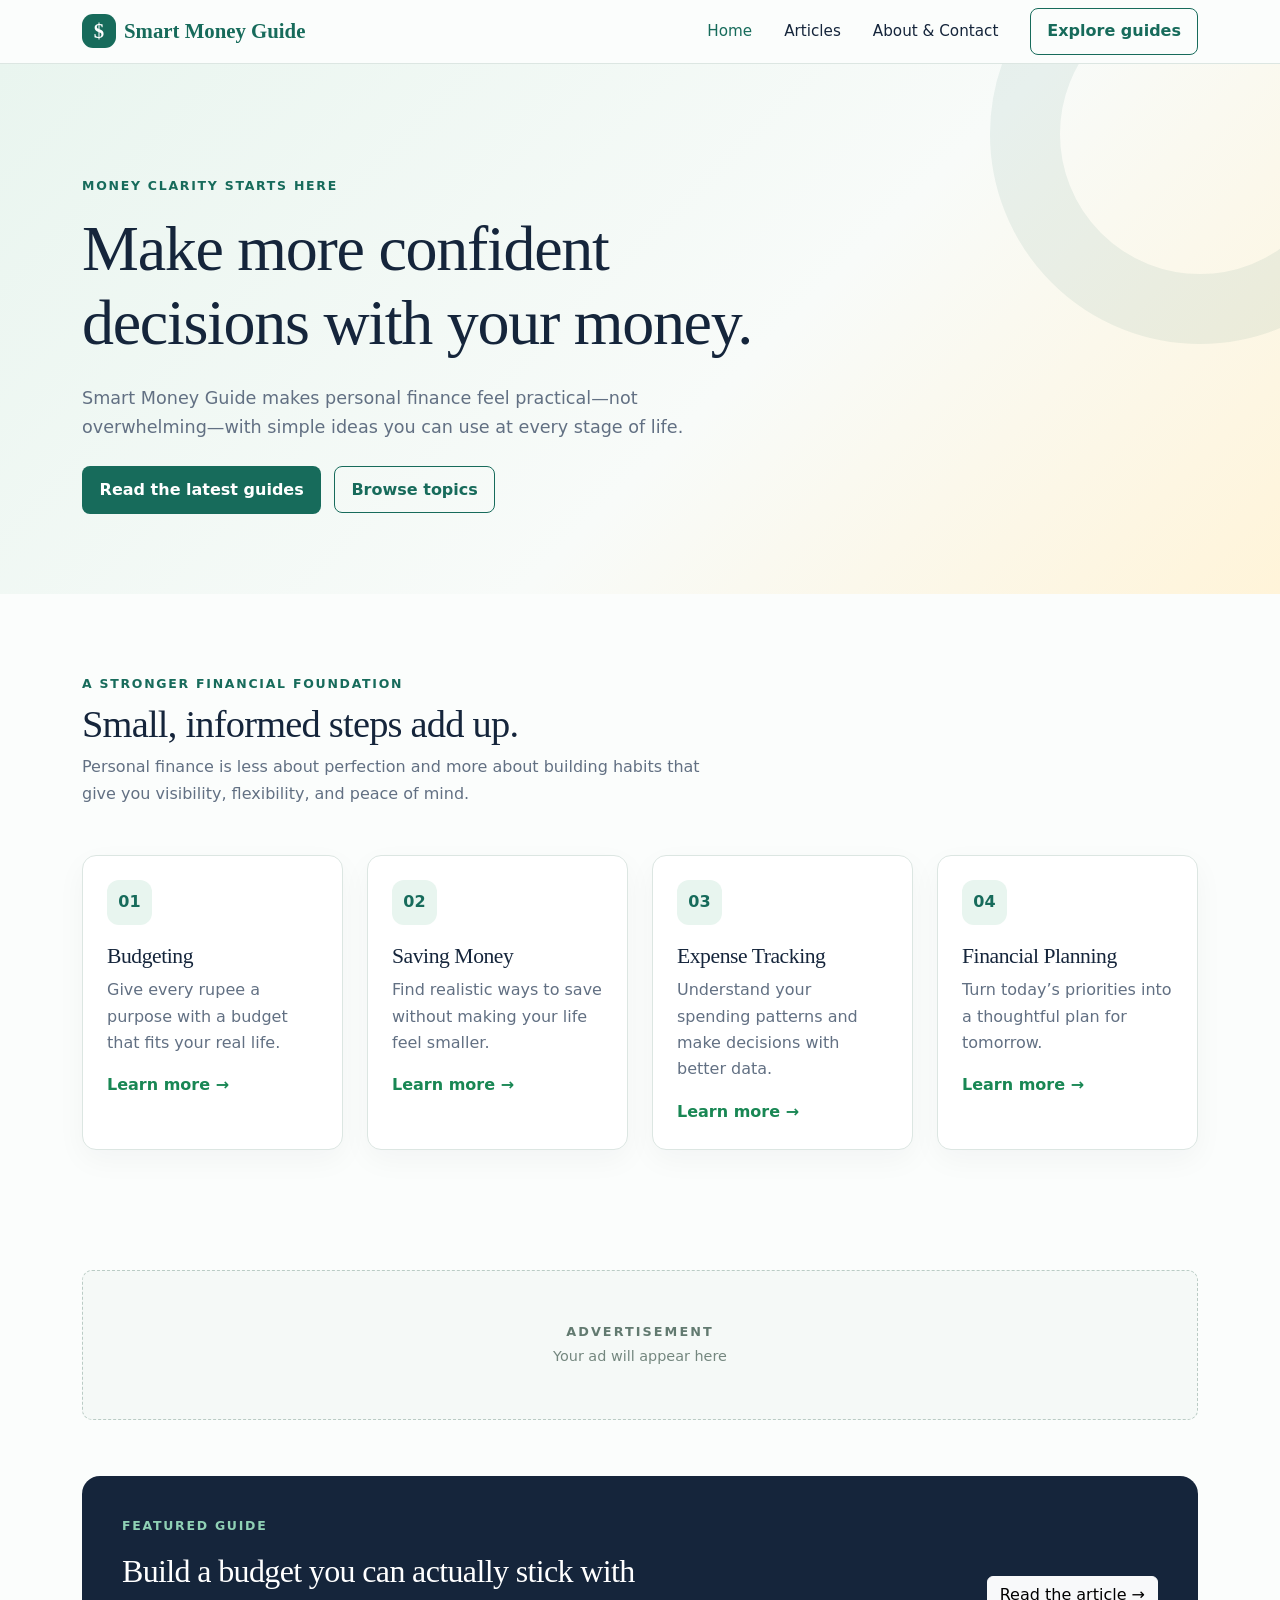
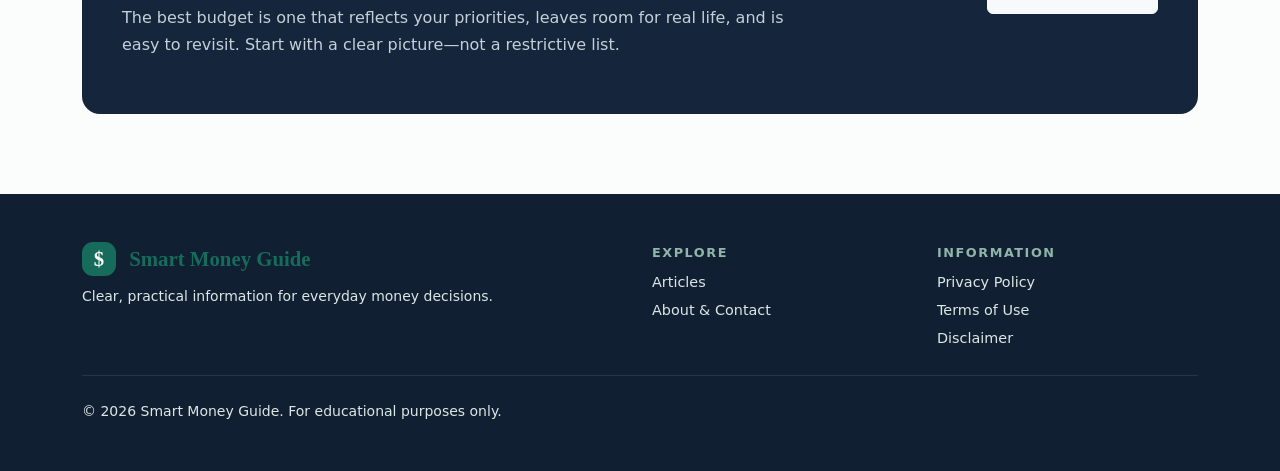
==== index.html @ be667b29 "Add advertisement placeholder" ====
<!doctype html>
<html lang="en">
<head>
    <meta charset="utf-8">
    <meta name="viewport" content="width=device-width, initial-scale=1">

    <title>Smart Money Guide | Practical Personal Finance</title>

    <meta name="description" content="Practical, clear personal-finance guidance for budgeting, saving, tracking expenses, and planning ahead.">

    <meta property="og:title" content="Smart Money Guide">
    <meta property="og:description" content="Clear, practical ideas for making confident money decisions.">
    <meta property="og:type" content="website">

    <link rel="stylesheet" href="https://cdn.jsdelivr.net/npm/bootstrap@5.3.3/dist/css/bootstrap.min.css">
    <link rel="stylesheet" href="styles.css">

    <!-- Google AdSense -->
    <script async src="https://pagead2.googlesyndication.com/pagead/js/adsbygoogle.js?client=ca-pub-3291179935830795"
        crossorigin="anonymous"></script>
</head>

<body>

<nav class="navbar navbar-expand-lg sticky-top">
    <div class="container">

        <a class="navbar-brand" href="index.html">
            <span class="brand-mark">$</span>Smart Money Guide
        </a>

        <button class="navbar-toggler" type="button" data-bs-toggle="collapse" data-bs-target="#nav">
            <span class="navbar-toggler-icon"></span>
        </button>

        <div id="nav" class="collapse navbar-collapse">
            <ul class="navbar-nav ms-auto align-items-lg-center gap-lg-3">

                <li>
                    <a class="nav-link active" href="index.html">Home</a>
                </li>

                <li>
                    <a class="nav-link" href="blog.html">Articles</a>
                </li>

                <li>
                    <a class="nav-link" href="about.html">About & Contact</a>
                </li>

                <li>
                    <a class="btn btn-outline-brand ms-lg-2" href="blog.html">
                        Explore guides
                    </a>
                </li>

            </ul>
        </div>

    </div>
</nav>

<main>

    <!-- Hero Section -->
    <section class="hero">
        <div class="container">

            <div class="row align-items-center">

                <div class="col-lg-8 reveal">

                    <div class="eyebrow mb-3">
                        Money clarity starts here
                    </div>

                    <h1>
                        Make more confident decisions with your money.
                    </h1>

                    <p class="mt-4 mb-4">
                        Smart Money Guide makes personal finance feel practical—not overwhelming—with simple ideas you can use at every stage of life.
                    </p>

                    <a class="btn btn-brand me-2" href="blog.html">
                        Read the latest guides
                    </a>

                    <a class="btn btn-outline-brand" href="#topics">
                        Browse topics
                    </a>

                </div>

            </div>

        </div>
    </section>


    <!-- Topics Section -->
    <section class="section">

        <div class="container">

            <div class="section-heading mb-5">

                <div class="eyebrow mb-2">
                    A stronger financial foundation
                </div>

                <h2>
                    Small, informed steps add up.
                </h2>

                <p class="muted">
                    Personal finance is less about perfection and more about building habits that give you visibility, flexibility, and peace of mind.
                </p>

            </div>


            <div class="row g-4" id="topics">

                <!-- Budgeting -->
                <div class="col-md-6 col-lg-3">

                    <div class="topic-card">

                        <div class="icon">
                            01
                        </div>

                        <h3>
                            Budgeting
                        </h3>

                        <p class="muted">
                            Give every rupee a purpose with a budget that fits your real life.
                        </p>

                        <a class="text-success fw-bold" href="blog.html#budget">
                            Learn more →
                        </a>

                    </div>

                </div>


                <!-- Saving -->
                <div class="col-md-6 col-lg-3">

                    <div class="topic-card">

                        <div class="icon">
                            02
                        </div>

                        <h3>
                            Saving Money
                        </h3>

                        <p class="muted">
                            Find realistic ways to save without making your life feel smaller.
                        </p>

                        <a class="text-success fw-bold" href="blog.html#saving">
                            Learn more →
                        </a>

                    </div>

                </div>


                <!-- Expense Tracking -->
                <div class="col-md-6 col-lg-3">

                    <div class="topic-card">

                        <div class="icon">
                            03
                        </div>

                        <h3>
                            Expense Tracking
                        </h3>

                        <p class="muted">
                            Understand your spending patterns and make decisions with better data.
                        </p>

                        <a class="text-success fw-bold" href="blog.html#tracking">
                            Learn more →
                        </a>

                    </div>

                </div>


                <!-- Financial Planning -->
                <div class="col-md-6 col-lg-3">

                    <div class="topic-card">

                        <div class="icon">
                            04
                        </div>

                        <h3>
                            Financial Planning
                        </h3>

                        <p class="muted">
                            Turn today’s priorities into a thoughtful plan for tomorrow.
                        </p>

                        <a class="text-success fw-bold" href="blog.html#planning">
                            Learn more →
                        </a>

                    </div>

                </div>

            </div>

        </div>

    </section>


    <!-- Advertisement Block -->
    <div class="container">

        <div class="ad-slot" aria-label="Advertisement">

            <strong>
                Advertisement
            </strong>

            <span>
                Your ad will appear here
            </span>

        </div>

    </div>


    <!-- Featured Guide -->
    <section class="section pt-3">

        <div class="container">

            <div class="featured">

                <div class="row align-items-center g-4">

                    <div class="col-lg-8">

                        <div class="eyebrow mb-3" style="color:#8fd1b5">
                            Featured guide
                        </div>

                        <h2>
                            Build a budget you can actually stick with
                        </h2>

                        <p class="muted mt-3">
                            The best budget is one that reflects your priorities, leaves room for real life, and is easy to revisit. Start with a clear picture—not a restrictive list.
                        </p>

                    </div>

                    <div class="col-lg-4 text-lg-end">

                        <a class="btn btn-light" href="blog.html#budget">
                            Read the article →
                        </a>

                    </div>

                </div>

            </div>

        </div>

    </section>

</main>


<!-- Footer -->
<footer>

    <div class="container">

        <div class="row g-4">

            <div class="col-lg-6">

                <div class="navbar-brand text-white mb-2 d-block">
                    <span class="brand-mark">$</span>
                    Smart Money Guide
                </div>

                <p class="small mb-0">
                    Clear, practical information for everyday money decisions.
                </p>

            </div>


            <div class="col-6 col-lg-3">

                <div class="footer-heading mb-2">
                    Explore
                </div>

                <a class="d-block mb-1" href="blog.html">
                    Articles
                </a>

                <a class="d-block" href="about.html">
                    About & Contact
                </a>

            </div>


            <div class="col-6 col-lg-3">

                <div class="footer-heading mb-2">
                    Information
                </div>

                <a class="d-block mb-1" href="about.html#privacy">
                    Privacy Policy
                </a>

                <a class="d-block mb-1" href="about.html#terms">
                    Terms of Use
                </a>

                <a class="d-block" href="about.html#disclaimer">
                    Disclaimer
                </a>

            </div>

        </div>


        <hr class="border-secondary my-4">


        <p class="small mb-0">
            © <span data-year></span> Smart Money Guide.
            For educational purposes only.
        </p>

    </div>

</footer>


<!-- Bootstrap -->
<script src="https://cdn.jsdelivr.net/npm/bootstrap@5.3.3/dist/js/bootstrap.bundle.min.js"></script>

<!-- Custom JavaScript -->
<script src="script.js"></script>

</body>
</html>
---- styles.css ----
:root{--ink:#15253b;--muted:#627083;--brand:#176b5b;--brand-dark:#0d4f43;--mint:#e8f5ef;--gold:#f4bd57;--line:#dce6e2;--paper:#fbfdfc}*{box-sizing:border-box}html{scroll-behavior:smooth}body{margin:0;color:var(--ink);background:var(--paper);font-family:Inter,ui-sans-serif,system-ui,-apple-system,BlinkMacSystemFont,"Segoe UI",sans-serif;line-height:1.65}h1,h2,h3,h4{font-family:Georgia,serif;line-height:1.15;letter-spacing:-.02em}a{color:inherit;text-decoration:none}.navbar{background:rgba(251,253,252,.95);border-bottom:1px solid var(--line);backdrop-filter:blur(12px)}.navbar-brand{font-family:Georgia,serif;font-size:1.3rem;font-weight:700;color:var(--brand)!important}.brand-mark{display:inline-grid;place-items:center;width:34px;height:34px;margin-right:.5rem;border-radius:11px;background:var(--brand);color:#fff;font-weight:800}.nav-link{font-size:.95rem;color:var(--ink)!important}.nav-link:hover,.nav-link.active{color:var(--brand)!important}.btn-brand{background:var(--brand);color:#fff;border:0;border-radius:8px;padding:.75rem 1.1rem;font-weight:700}.btn-brand:hover{background:var(--brand-dark);color:#fff}.btn-outline-brand{border:1px solid var(--brand);color:var(--brand);border-radius:8px;padding:.65rem 1rem;font-weight:700}.btn-outline-brand:hover{background:var(--brand);color:#fff}.hero{padding:7rem 0 5rem;background:linear-gradient(135deg,#e9f5ef 0%,#f8fbf9 58%,#fff4d9 100%);position:relative;overflow:hidden}.hero:after{content:"";position:absolute;width:420px;height:420px;right:-130px;top:-140px;border-radius:50%;border:70px solid rgba(23,107,91,.07)}.eyebrow{color:var(--brand);font-size:.78rem;font-weight:800;letter-spacing:.14em;text-transform:uppercase}.hero h1{font-size:clamp(2.5rem,5vw,4.7rem);max-width:720px}.hero p{color:var(--muted);font-size:1.1rem;max-width:610px}.section{padding:5rem 0}.section-heading{max-width:650px}.section-heading h2{font-size:clamp(2rem,3vw,3rem)}.muted{color:var(--muted)}.topic-card,.article-card{height:100%;background:#fff;border:1px solid var(--line);border-radius:14px;padding:1.5rem;box-shadow:0 10px 30px rgba(21,37,59,.04);transition:transform .2s ease,box-shadow .2s ease}.topic-card:hover,.article-card:hover{transform:translateY(-4px);box-shadow:0 16px 36px rgba(21,37,59,.09)}.icon{display:grid;place-items:center;width:45px;height:45px;border-radius:12px;background:var(--mint);color:var(--brand);font-weight:800;margin-bottom:1.2rem}.topic-card h3{font-size:1.35rem}.ad-slot{min-height:150px;margin:2.5rem auto;padding:1.5rem;border:1px dashed #baccc5;border-radius:10px;background:#f5f9f7;display:flex;flex-direction:column;align-items:center;justify-content:center;text-align:center;color:#74877f;font-size:.8rem}.ad-slot strong{font-size:.8rem;text-transform:uppercase;letter-spacing:.16em;color:#627a70}.ad-slot span{font-size:.9rem;margin-top:.15rem}.featured{background:var(--ink);color:#fff;border-radius:18px;padding:2.5rem}.featured .muted{color:#c5d0d8}.article-meta{font-size:.82rem;color:var(--muted);display:flex;gap:.75rem;flex-wrap:wrap}.tag{display:inline-block;padding:.22rem .55rem;background:var(--mint);color:var(--brand);border-radius:50px;font-size:.75rem;font-weight:800}.article-body{color:#4f6072}.form-control{border-color:var(--line);padding:.8rem}.form-control:focus{border-color:var(--brand);box-shadow:0 0 0 .2rem rgba(23,107,91,.12)}footer{background:#102032;color:#dbe7e4;padding:3rem 0}footer a{color:#dbe7e4;font-size:.9rem}footer a:hover{color:#fff;text-decoration:underline}.footer-heading{font-family:inherit;font-size:.8rem;text-transform:uppercase;letter-spacing:.12em;color:#90b5a9;font-weight:800}.page-hero{padding:5.5rem 0 3.5rem;background:var(--mint)}.page-hero h1{font-size:clamp(2.5rem,4vw,4rem)}.reveal{animation:rise .65s ease both}@keyframes rise{from{opacity:0;transform:translateY(12px)}to{opacity:1;transform:none}}@media(max-width:767px){.hero{padding:5rem 0 3.5rem}.section{padding:3.5rem 0}.featured{padding:1.5rem}.ad-slot{min-height:120px;margin:2rem auto}}
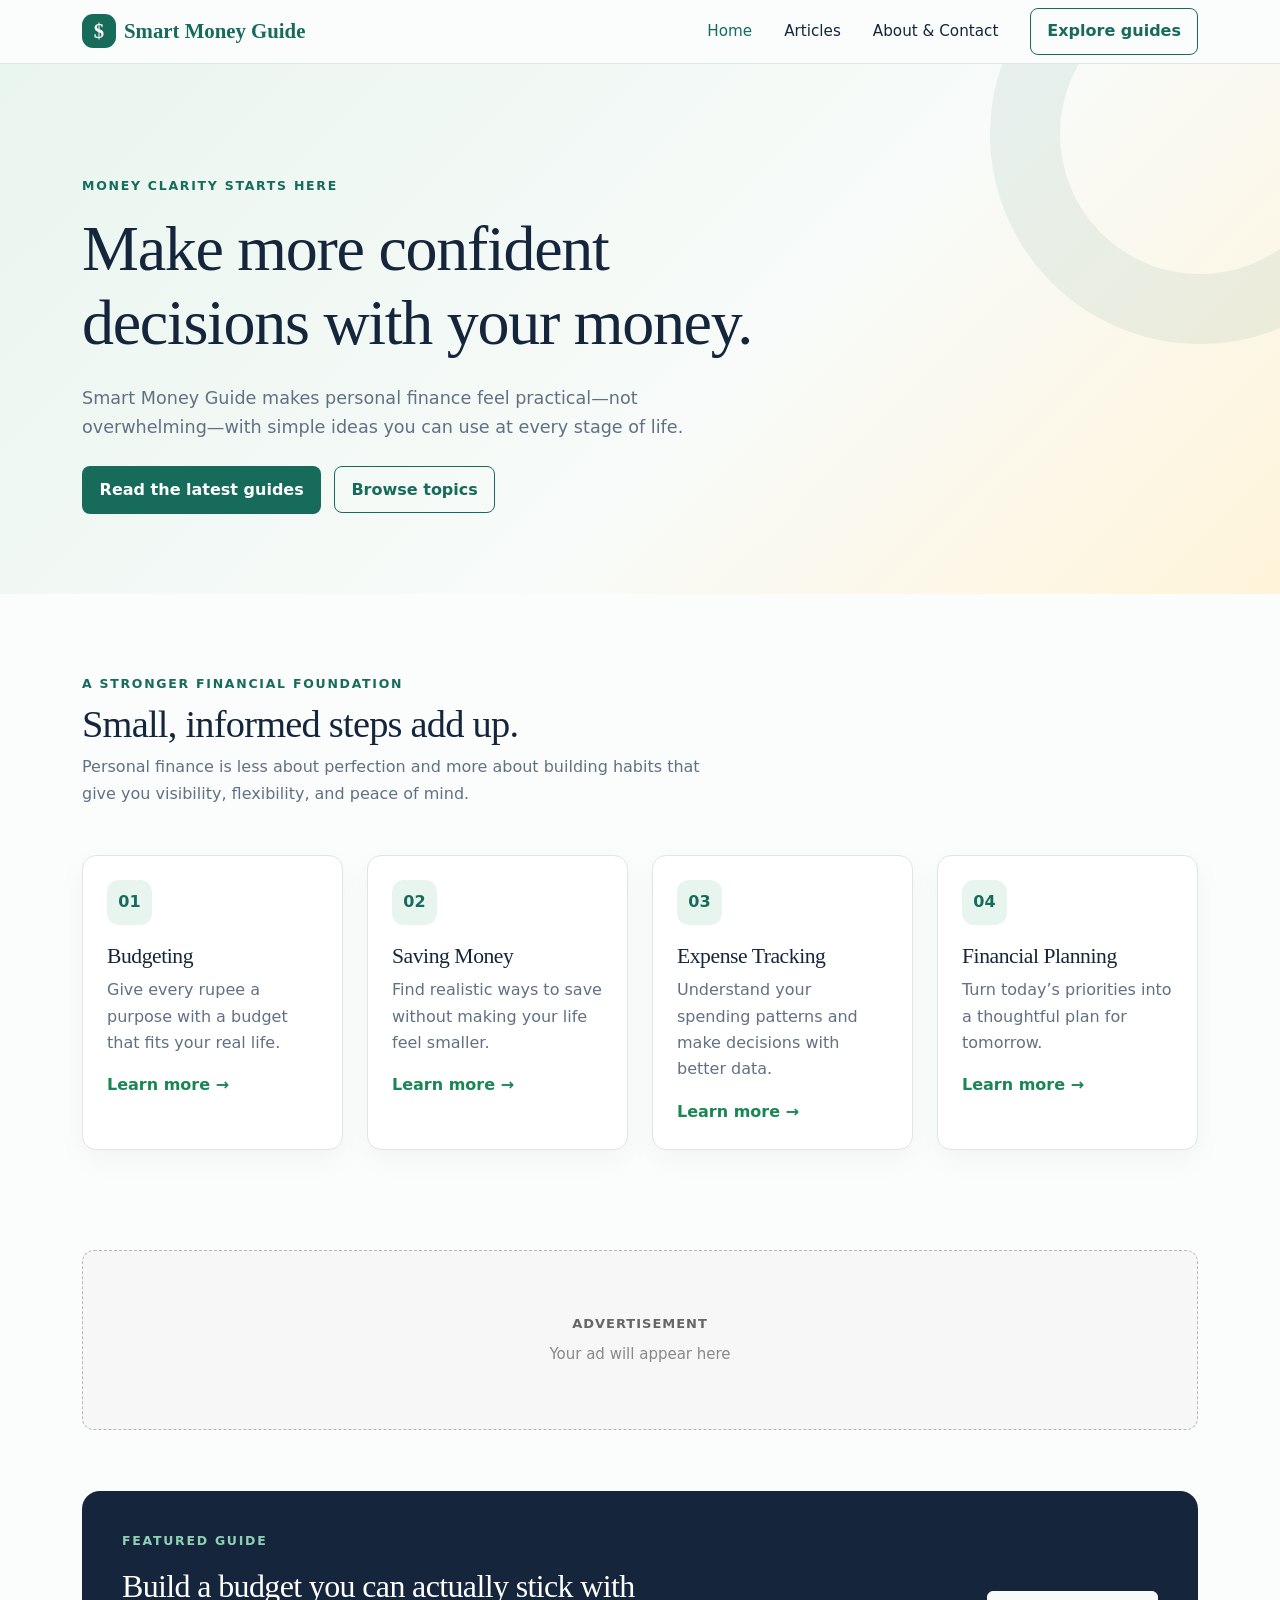
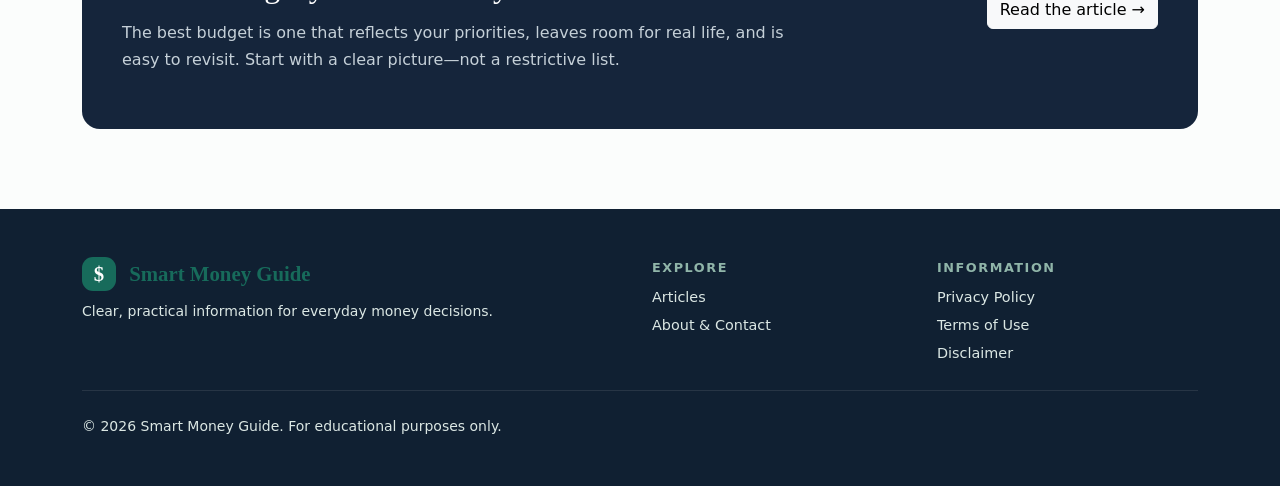
==== commit f96b6863: "Update advertisement placeholder" ====
--- a/index.html
+++ b/index.html
@@ -18,6 +18,39 @@
     <!-- Google AdSense -->
     <script async src="https://pagead2.googlesyndication.com/pagead/js/adsbygoogle.js?client=ca-pub-3291179935830795"
         crossorigin="anonymous"></script>
+
+    <style>
+        /* Temporary Advertisement Placeholder */
+        .temporary-ad {
+            width: 100%;
+            min-height: 180px;
+            margin: 20px auto 45px;
+            padding: 35px 20px;
+            border: 1px dashed #b8b8b8;
+            border-radius: 12px;
+            background: #f7f7f7;
+            display: flex;
+            flex-direction: column;
+            align-items: center;
+            justify-content: center;
+            text-align: center;
+            color: #777;
+        }
+
+        .temporary-ad .ad-label {
+            font-size: 13px;
+            font-weight: 700;
+            letter-spacing: 1px;
+            text-transform: uppercase;
+            color: #666;
+            margin-bottom: 8px;
+        }
+
+        .temporary-ad .ad-message {
+            font-size: 15px;
+            color: #888;
+        }
+    </style>
 </head>
 
 <body>
@@ -232,22 +265,22 @@
     </section>
 
 
-    <!-- Advertisement Block -->
-    <div class="container">
-
-        <div class="ad-slot" aria-label="Advertisement">
-
-            <strong>
+    <!-- Temporary Advertisement -->
+    <section class="container" aria-label="Advertisement">
+
+        <div class="temporary-ad">
+
+            <div class="ad-label">
                 Advertisement
-            </strong>
-
-            <span>
+            </div>
+
+            <div class="ad-message">
                 Your ad will appear here
-            </span>
-
-        </div>
-
-    </div>
+            </div>
+
+        </div>
+
+    </section>
 
 
     <!-- Featured Guide -->
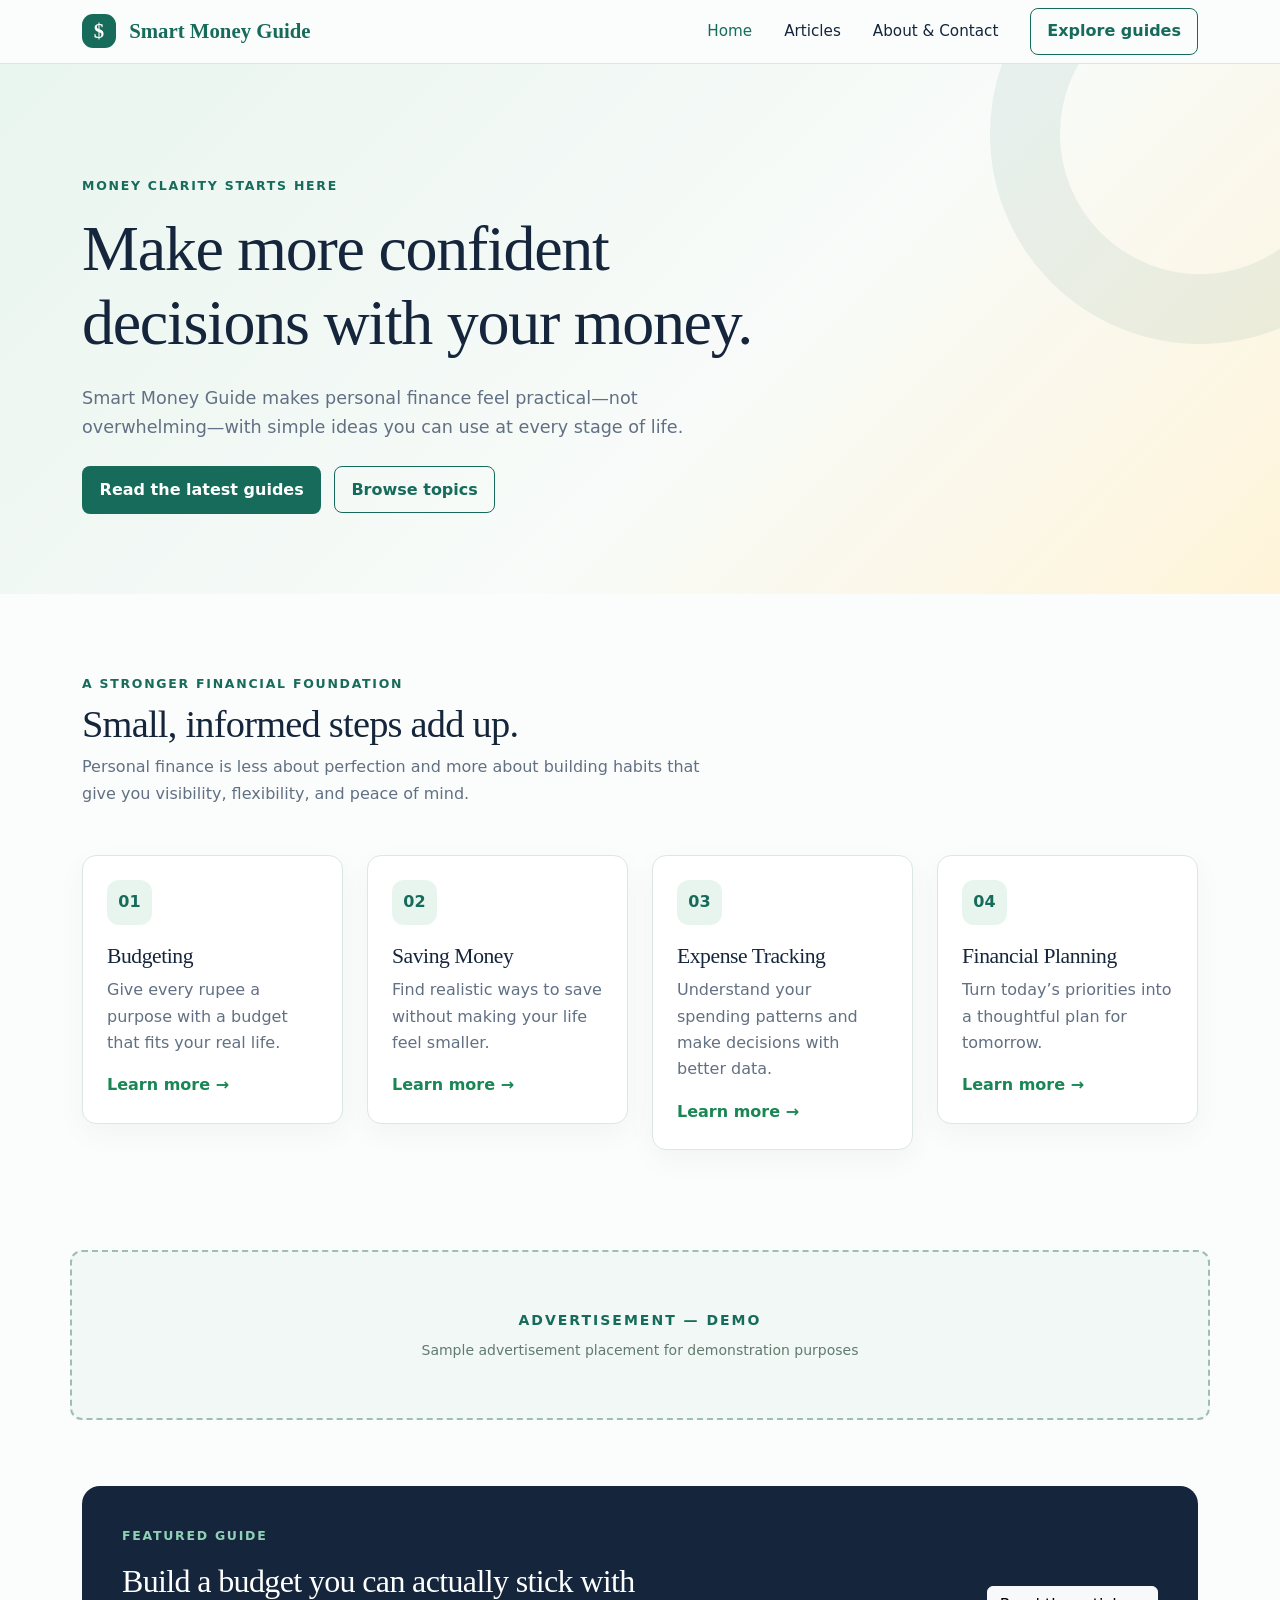
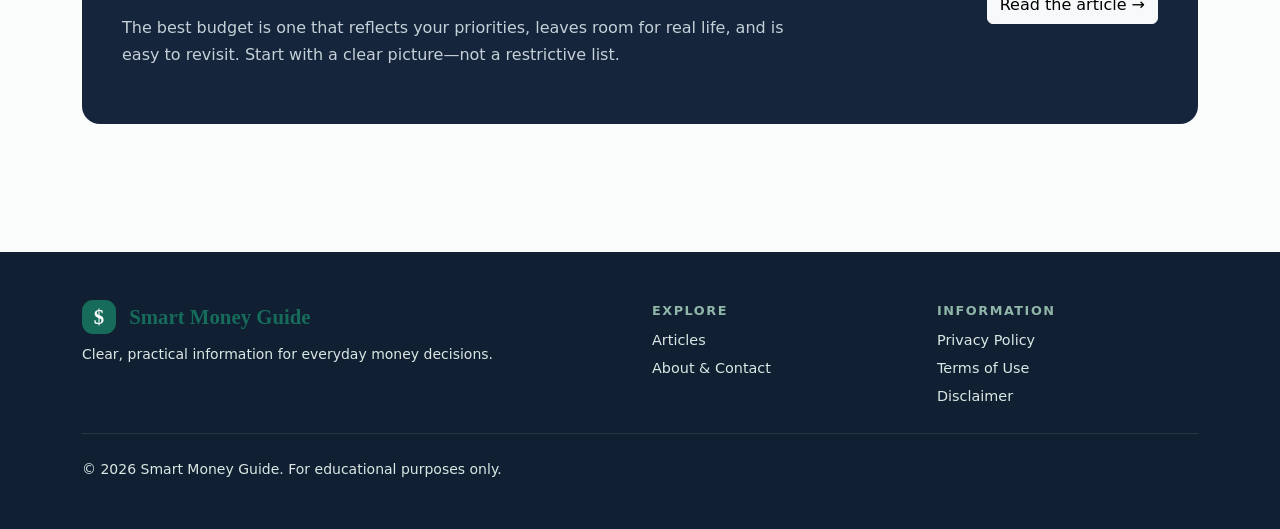
==== commit d85512df: "Fix home page demo advertisement" ====
--- a/index.html
+++ b/index.html
@@ -19,66 +19,140 @@
     <script async src="https://pagead2.googlesyndication.com/pagead/js/adsbygoogle.js?client=ca-pub-3291179935830795"
         crossorigin="anonymous"></script>
 
+    <!-- Home Page Demo Advertisement Style -->
     <style>
-        /* Temporary Advertisement Placeholder */
-        .temporary-ad {
+
+        .home-main {
+            position: relative;
+            display: block;
+            clear: both;
+        }
+
+        .home-ad-section {
+            position: relative;
+            display: block;
+            clear: both;
+            padding: 0 0 20px;
+        }
+
+        .home-demo-ad {
             width: 100%;
-            min-height: 180px;
-            margin: 20px auto 45px;
-            padding: 35px 20px;
-            border: 1px dashed #b8b8b8;
-            border-radius: 12px;
-            background: #f7f7f7;
+            min-height: 170px;
+
+            margin: 20px auto 30px;
+            padding: 30px 20px;
+
             display: flex;
             flex-direction: column;
             align-items: center;
             justify-content: center;
+
             text-align: center;
-            color: #777;
-        }
-
-        .temporary-ad .ad-label {
-            font-size: 13px;
-            font-weight: 700;
-            letter-spacing: 1px;
+
+            background: #f1f8f5;
+            border: 2px dashed #9ebdb3;
+            border-radius: 12px;
+
+            position: relative;
+            z-index: 10;
+
+            clear: both;
+
+            visibility: visible;
+            opacity: 1;
+        }
+
+        .home-demo-ad-title {
+            display: block;
+            color: #176b5b;
+            font-size: 14px;
+            font-weight: 800;
+            letter-spacing: 2px;
             text-transform: uppercase;
-            color: #666;
-            margin-bottom: 8px;
-        }
-
-        .temporary-ad .ad-message {
-            font-size: 15px;
-            color: #888;
-        }
+            margin-bottom: 7px;
+        }
+
+        .home-demo-ad-text {
+            display: block;
+            color: #627a70;
+            font-size: 14px;
+        }
+
+        .home-featured-section {
+            position: relative;
+            display: block;
+            clear: both;
+        }
+
+        .home-footer {
+            position: relative;
+            display: block;
+            clear: both;
+        }
+
+        @media (max-width: 767px) {
+
+            .home-demo-ad {
+                min-height: 140px;
+                margin: 15px auto 25px;
+                padding: 25px 15px;
+            }
+
+        }
+
     </style>
+
 </head>
 
 <body>
 
+
+<!-- Navigation -->
 <nav class="navbar navbar-expand-lg sticky-top">
+
     <div class="container">
 
         <a class="navbar-brand" href="index.html">
-            <span class="brand-mark">$</span>Smart Money Guide
+            <span class="brand-mark">$</span>
+            Smart Money Guide
         </a>
 
-        <button class="navbar-toggler" type="button" data-bs-toggle="collapse" data-bs-target="#nav">
+
+        <button
+            class="navbar-toggler"
+            type="button"
+            data-bs-toggle="collapse"
+            data-bs-target="#nav"
+            aria-controls="nav"
+            aria-expanded="false"
+            aria-label="Toggle navigation"
+        >
+
             <span class="navbar-toggler-icon"></span>
+
         </button>
 
+
         <div id="nav" class="collapse navbar-collapse">
+
             <ul class="navbar-nav ms-auto align-items-lg-center gap-lg-3">
 
                 <li>
-                    <a class="nav-link active" href="index.html">Home</a>
+                    <a class="nav-link active" href="index.html">
+                        Home
+                    </a>
                 </li>
 
                 <li>
-                    <a class="nav-link" href="blog.html">Articles</a>
+                    <a class="nav-link" href="blog.html">
+                        Articles
+                    </a>
                 </li>
 
                 <li>
-                    <a class="nav-link" href="about.html">About & Contact</a>
+                    <a class="nav-link" href="about.html">
+                        About & Contact
+                    </a>
                 </li>
 
                 <li>
@@ -88,15 +162,20 @@
                 </li>
 
             </ul>
+
         </div>
 
     </div>
+
 </nav>
 
-<main>
+
+<main class="home-main">
+
 
     <!-- Hero Section -->
     <section class="hero">
+
         <div class="container">
 
             <div class="row align-items-center">
@@ -106,19 +185,23 @@
                     <div class="eyebrow mb-3">
                         Money clarity starts here
                     </div>
+
 
                     <h1>
                         Make more confident decisions with your money.
                     </h1>
 
+
                     <p class="mt-4 mb-4">
                         Smart Money Guide makes personal finance feel practical—not overwhelming—with simple ideas you can use at every stage of life.
                     </p>
 
+
                     <a class="btn btn-brand me-2" href="blog.html">
                         Read the latest guides
                     </a>
 
+
                     <a class="btn btn-outline-brand" href="#topics">
                         Browse topics
                     </a>
@@ -128,7 +211,9 @@
             </div>
 
         </div>
+
     </section>
+
 
 
     <!-- Topics Section -->
@@ -141,11 +226,13 @@
                 <div class="eyebrow mb-2">
                     A stronger financial foundation
                 </div>
+
 
                 <h2>
                     Small, informed steps add up.
                 </h2>
 
+
                 <p class="muted">
                     Personal finance is less about perfection and more about building habits that give you visibility, flexibility, and peace of mind.
                 </p>
@@ -155,6 +242,7 @@
 
             <div class="row g-4" id="topics">
 
+
                 <!-- Budgeting -->
                 <div class="col-md-6 col-lg-3">
 
@@ -164,14 +252,17 @@
                             01
                         </div>
 
+
                         <h3>
                             Budgeting
                         </h3>
 
+
                         <p class="muted">
                             Give every rupee a purpose with a budget that fits your real life.
                         </p>
 
+
                         <a class="text-success fw-bold" href="blog.html#budget">
                             Learn more →
                         </a>
@@ -181,6 +272,7 @@
                 </div>
 
 
+
                 <!-- Saving -->
                 <div class="col-md-6 col-lg-3">
 
@@ -190,14 +282,17 @@
                             02
                         </div>
 
+
                         <h3>
                             Saving Money
                         </h3>
 
+
                         <p class="muted">
                             Find realistic ways to save without making your life feel smaller.
                         </p>
 
+
                         <a class="text-success fw-bold" href="blog.html#saving">
                             Learn more →
                         </a>
@@ -207,6 +302,7 @@
                 </div>
 
 
+
                 <!-- Expense Tracking -->
                 <div class="col-md-6 col-lg-3">
 
@@ -216,14 +312,17 @@
                             03
                         </div>
 
+
                         <h3>
                             Expense Tracking
                         </h3>
 
+
                         <p class="muted">
                             Understand your spending patterns and make decisions with better data.
                         </p>
 
+
                         <a class="text-success fw-bold" href="blog.html#tracking">
                             Learn more →
                         </a>
@@ -233,6 +332,7 @@
                 </div>
 
 
+
                 <!-- Financial Planning -->
                 <div class="col-md-6 col-lg-3">
 
@@ -242,14 +342,17 @@
                             04
                         </div>
 
+
                         <h3>
                             Financial Planning
                         </h3>
 
+
                         <p class="muted">
                             Turn today’s priorities into a thoughtful plan for tomorrow.
                         </p>
 
+
                         <a class="text-success fw-bold" href="blog.html#planning">
                             Learn more →
                         </a>
@@ -258,6 +361,7 @@
 
                 </div>
 
+
             </div>
 
         </div>
@@ -265,32 +369,36 @@
     </section>
 
 
-    <!-- Temporary Advertisement -->
-    <section class="container" aria-label="Advertisement">
-
-        <div class="temporary-ad">
-
-            <div class="ad-label">
-                Advertisement
-            </div>
-
-            <div class="ad-message">
-                Your ad will appear here
-            </div>
+
+    <!-- Demo Advertisement -->
+    <section class="container home-ad-section" aria-label="Demo Advertisement">
+
+        <div class="home-demo-ad">
+
+            <span class="home-demo-ad-title">
+                Advertisement — DEMO
+            </span>
+
+
+            <span class="home-demo-ad-text">
+                Sample advertisement placement for demonstration purposes
+            </span>
 
         </div>
 
     </section>
 
 
+
     <!-- Featured Guide -->
-    <section class="section pt-3">
+    <section class="section pt-3 home-featured-section">
 
         <div class="container">
 
             <div class="featured">
 
                 <div class="row align-items-center g-4">
+
 
                     <div class="col-lg-8">
 
@@ -298,16 +406,19 @@
                             Featured guide
                         </div>
 
+
                         <h2>
                             Build a budget you can actually stick with
                         </h2>
 
+
                         <p class="muted mt-3">
                             The best budget is one that reflects your priorities, leaves room for real life, and is easy to revisit. Start with a clear picture—not a restrictive list.
                         </p>
 
                     </div>
 
+
                     <div class="col-lg-4 text-lg-end">
 
                         <a class="btn btn-light" href="blog.html#budget">
@@ -316,6 +427,7 @@
 
                     </div>
 
+
                 </div>
 
             </div>
@@ -324,22 +436,28 @@
 
     </section>
 
+
 </main>
 
 
+
 <!-- Footer -->
-<footer>
+<footer class="home-footer">
 
     <div class="container">
 
         <div class="row g-4">
 
+
             <div class="col-lg-6">
 
                 <div class="navbar-brand text-white mb-2 d-block">
+
                     <span class="brand-mark">$</span>
                     Smart Money Guide
-                </div>
+
+                </div>
+
 
                 <p class="small mb-0">
                     Clear, practical information for everyday money decisions.
@@ -348,16 +466,19 @@
             </div>
 
 
+
             <div class="col-6 col-lg-3">
 
                 <div class="footer-heading mb-2">
                     Explore
                 </div>
+
 
                 <a class="d-block mb-1" href="blog.html">
                     Articles
                 </a>
 
+
                 <a class="d-block" href="about.html">
                     About & Contact
                 </a>
@@ -365,26 +486,31 @@
             </div>
 
 
+
             <div class="col-6 col-lg-3">
 
                 <div class="footer-heading mb-2">
                     Information
                 </div>
+
 
                 <a class="d-block mb-1" href="about.html#privacy">
                     Privacy Policy
                 </a>
 
+
                 <a class="d-block mb-1" href="about.html#terms">
                     Terms of Use
                 </a>
 
+
                 <a class="d-block" href="about.html#disclaimer">
                     Disclaimer
                 </a>
 
             </div>
 
+
         </div>
 
 
@@ -392,20 +518,26 @@
 
 
         <p class="small mb-0">
-            © <span data-year></span> Smart Money Guide.
+
+            © <span data-year></span>
+            Smart Money Guide.
             For educational purposes only.
+
         </p>
 
     </div>
 
 </footer>
+
 
 
 <!-- Bootstrap -->
 <script src="https://cdn.jsdelivr.net/npm/bootstrap@5.3.3/dist/js/bootstrap.bundle.min.js"></script>
 
+
 <!-- Custom JavaScript -->
 <script src="script.js"></script>
 
+
 </body>
 </html>
--- a/styles.css
+++ b/styles.css
@@ -1 +1,405 @@
-:root{--ink:#15253b;--muted:#627083;--brand:#176b5b;--brand-dark:#0d4f43;--mint:#e8f5ef;--gold:#f4bd57;--line:#dce6e2;--paper:#fbfdfc}*{box-sizing:border-box}html{scroll-behavior:smooth}body{margin:0;color:var(--ink);background:var(--paper);font-family:Inter,ui-sans-serif,system-ui,-apple-system,BlinkMacSystemFont,"Segoe UI",sans-serif;line-height:1.65}h1,h2,h3,h4{font-family:Georgia,serif;line-height:1.15;letter-spacing:-.02em}a{color:inherit;text-decoration:none}.navbar{background:rgba(251,253,252,.95);border-bottom:1px solid var(--line);backdrop-filter:blur(12px)}.navbar-brand{font-family:Georgia,serif;font-size:1.3rem;font-weight:700;color:var(--brand)!important}.brand-mark{display:inline-grid;place-items:center;width:34px;height:34px;margin-right:.5rem;border-radius:11px;background:var(--brand);color:#fff;font-weight:800}.nav-link{font-size:.95rem;color:var(--ink)!important}.nav-link:hover,.nav-link.active{color:var(--brand)!important}.btn-brand{background:var(--brand);color:#fff;border:0;border-radius:8px;padding:.75rem 1.1rem;font-weight:700}.btn-brand:hover{background:var(--brand-dark);color:#fff}.btn-outline-brand{border:1px solid var(--brand);color:var(--brand);border-radius:8px;padding:.65rem 1rem;font-weight:700}.btn-outline-brand:hover{background:var(--brand);color:#fff}.hero{padding:7rem 0 5rem;background:linear-gradient(135deg,#e9f5ef 0%,#f8fbf9 58%,#fff4d9 100%);position:relative;overflow:hidden}.hero:after{content:"";position:absolute;width:420px;height:420px;right:-130px;top:-140px;border-radius:50%;border:70px solid rgba(23,107,91,.07)}.eyebrow{color:var(--brand);font-size:.78rem;font-weight:800;letter-spacing:.14em;text-transform:uppercase}.hero h1{font-size:clamp(2.5rem,5vw,4.7rem);max-width:720px}.hero p{color:var(--muted);font-size:1.1rem;max-width:610px}.section{padding:5rem 0}.section-heading{max-width:650px}.section-heading h2{font-size:clamp(2rem,3vw,3rem)}.muted{color:var(--muted)}.topic-card,.article-card{height:100%;background:#fff;border:1px solid var(--line);border-radius:14px;padding:1.5rem;box-shadow:0 10px 30px rgba(21,37,59,.04);transition:transform .2s ease,box-shadow .2s ease}.topic-card:hover,.article-card:hover{transform:translateY(-4px);box-shadow:0 16px 36px rgba(21,37,59,.09)}.icon{display:grid;place-items:center;width:45px;height:45px;border-radius:12px;background:var(--mint);color:var(--brand);font-weight:800;margin-bottom:1.2rem}.topic-card h3{font-size:1.35rem}.ad-slot{min-height:150px;margin:2.5rem auto;padding:1.5rem;border:1px dashed #baccc5;border-radius:10px;background:#f5f9f7;display:flex;flex-direction:column;align-items:center;justify-content:center;text-align:center;color:#74877f;font-size:.8rem}.ad-slot strong{font-size:.8rem;text-transform:uppercase;letter-spacing:.16em;color:#627a70}.ad-slot span{font-size:.9rem;margin-top:.15rem}.featured{background:var(--ink);color:#fff;border-radius:18px;padding:2.5rem}.featured .muted{color:#c5d0d8}.article-meta{font-size:.82rem;color:var(--muted);display:flex;gap:.75rem;flex-wrap:wrap}.tag{display:inline-block;padding:.22rem .55rem;background:var(--mint);color:var(--brand);border-radius:50px;font-size:.75rem;font-weight:800}.article-body{color:#4f6072}.form-control{border-color:var(--line);padding:.8rem}.form-control:focus{border-color:var(--brand);box-shadow:0 0 0 .2rem rgba(23,107,91,.12)}footer{background:#102032;color:#dbe7e4;padding:3rem 0}footer a{color:#dbe7e4;font-size:.9rem}footer a:hover{color:#fff;text-decoration:underline}.footer-heading{font-family:inherit;font-size:.8rem;text-transform:uppercase;letter-spacing:.12em;color:#90b5a9;font-weight:800}.page-hero{padding:5.5rem 0 3.5rem;background:var(--mint)}.page-hero h1{font-size:clamp(2.5rem,4vw,4rem)}.reveal{animation:rise .65s ease both}@keyframes rise{from{opacity:0;transform:translateY(12px)}to{opacity:1;transform:none}}@media(max-width:767px){.hero{padding:5rem 0 3.5rem}.section{padding:3.5rem 0}.featured{padding:1.5rem}.ad-slot{min-height:120px;margin:2rem auto}}+:root{
+    --ink:#15253b;
+    --muted:#627083;
+    --brand:#176b5b;
+    --brand-dark:#0d4f43;
+    --mint:#e8f5ef;
+    --gold:#f4bd57;
+    --line:#dce6e2;
+    --paper:#fbfdfc;
+}
+
+*{
+    box-sizing:border-box;
+}
+
+html{
+    scroll-behavior:smooth;
+}
+
+body{
+    margin:0;
+    color:var(--ink);
+    background:var(--paper);
+    font-family:Inter,ui-sans-serif,system-ui,-apple-system,BlinkMacSystemFont,"Segoe UI",sans-serif;
+    line-height:1.65;
+    overflow-x:hidden;
+}
+
+h1,h2,h3,h4{
+    font-family:Georgia,serif;
+    line-height:1.15;
+    letter-spacing:-.02em;
+}
+
+a{
+    color:inherit;
+    text-decoration:none;
+}
+
+
+/* NAVBAR */
+
+.navbar{
+    background:rgba(251,253,252,.95);
+    border-bottom:1px solid var(--line);
+    backdrop-filter:blur(12px);
+}
+
+.navbar-brand{
+    font-family:Georgia,serif;
+    font-size:1.3rem;
+    font-weight:700;
+    color:var(--brand)!important;
+}
+
+.brand-mark{
+    display:inline-grid;
+    place-items:center;
+    width:34px;
+    height:34px;
+    margin-right:.5rem;
+    border-radius:11px;
+    background:var(--brand);
+    color:#fff;
+    font-weight:800;
+}
+
+.nav-link{
+    font-size:.95rem;
+    color:var(--ink)!important;
+}
+
+.nav-link:hover,
+.nav-link.active{
+    color:var(--brand)!important;
+}
+
+
+/* BUTTONS */
+
+.btn-brand{
+    background:var(--brand);
+    color:#fff;
+    border:0;
+    border-radius:8px;
+    padding:.75rem 1.1rem;
+    font-weight:700;
+}
+
+.btn-brand:hover{
+    background:var(--brand-dark);
+    color:#fff;
+}
+
+.btn-outline-brand{
+    border:1px solid var(--brand);
+    color:var(--brand);
+    border-radius:8px;
+    padding:.65rem 1rem;
+    font-weight:700;
+}
+
+.btn-outline-brand:hover{
+    background:var(--brand);
+    color:#fff;
+}
+
+
+/* HOME HERO */
+
+.hero{
+    padding:7rem 0 5rem;
+    background:linear-gradient(
+        135deg,
+        #e9f5ef 0%,
+        #f8fbf9 58%,
+        #fff4d9 100%
+    );
+    position:relative;
+    overflow:hidden;
+}
+
+.hero:after{
+    content:"";
+    position:absolute;
+    width:420px;
+    height:420px;
+    right:-130px;
+    top:-140px;
+    border-radius:50%;
+    border:70px solid rgba(23,107,91,.07);
+}
+
+.eyebrow{
+    color:var(--brand);
+    font-size:.78rem;
+    font-weight:800;
+    letter-spacing:.14em;
+    text-transform:uppercase;
+}
+
+.hero h1{
+    font-size:clamp(2.5rem,5vw,4.7rem);
+    max-width:720px;
+}
+
+.hero p{
+    color:var(--muted);
+    font-size:1.1rem;
+    max-width:610px;
+}
+
+
+/* SECTIONS */
+
+.section{
+    padding:5rem 0;
+    position:relative;
+    clear:both;
+}
+
+.section-heading{
+    max-width:650px;
+}
+
+.section-heading h2{
+    font-size:clamp(2rem,3vw,3rem);
+}
+
+.muted{
+    color:var(--muted);
+}
+
+
+/* CARDS */
+
+.topic-card,
+.article-card{
+    height:auto;
+    background:#fff;
+    border:1px solid var(--line);
+    border-radius:14px;
+    padding:1.5rem;
+    box-shadow:0 10px 30px rgba(21,37,59,.04);
+    transition:transform .2s ease,box-shadow .2s ease;
+}
+
+.topic-card:hover,
+.article-card:hover{
+    transform:translateY(-4px);
+    box-shadow:0 16px 36px rgba(21,37,59,.09);
+}
+
+.icon{
+    display:grid;
+    place-items:center;
+    width:45px;
+    height:45px;
+    border-radius:12px;
+    background:var(--mint);
+    color:var(--brand);
+    font-weight:800;
+    margin-bottom:1.2rem;
+}
+
+.topic-card h3{
+    font-size:1.35rem;
+}
+
+
+/* ================================
+   DEMO ADVERTISEMENT PLACEHOLDER
+   ================================ */
+
+.ad-slot{
+    width:100%;
+    min-height:170px;
+
+    margin:2.5rem auto;
+    padding:2rem 1.5rem;
+
+    border:2px dashed #9ebdb3;
+    border-radius:12px;
+
+    background:#f1f8f5;
+
+    display:flex;
+    flex-direction:column;
+    align-items:center;
+    justify-content:center;
+
+    text-align:center;
+
+    color:#627a70;
+
+    position:relative;
+    z-index:5;
+
+    clear:both;
+
+    visibility:visible;
+    opacity:1;
+
+    overflow:visible;
+}
+
+.ad-slot strong{
+    display:block;
+    font-size:.85rem;
+    text-transform:uppercase;
+    letter-spacing:.16em;
+    color:var(--brand);
+    font-weight:800;
+}
+
+.ad-slot span{
+    display:block;
+    font-size:.9rem;
+    margin-top:.5rem;
+    color:#627a70;
+}
+
+
+/* FEATURED GUIDE */
+
+.featured{
+    background:var(--ink);
+    color:#fff;
+    border-radius:18px;
+    padding:2.5rem;
+    position:relative;
+}
+
+.featured .muted{
+    color:#c5d0d8;
+}
+
+
+/* ARTICLES */
+
+.article-meta{
+    font-size:.82rem;
+    color:var(--muted);
+    display:flex;
+    gap:.75rem;
+    flex-wrap:wrap;
+}
+
+.tag{
+    display:inline-block;
+    padding:.22rem .55rem;
+    background:var(--mint);
+    color:var(--brand);
+    border-radius:50px;
+    font-size:.75rem;
+    font-weight:800;
+}
+
+.article-body{
+    color:#4f6072;
+}
+
+
+/* FORMS */
+
+.form-control{
+    border-color:var(--line);
+    padding:.8rem;
+}
+
+.form-control:focus{
+    border-color:var(--brand);
+    box-shadow:0 0 0 .2rem rgba(23,107,91,.12);
+}
+
+
+/* PAGE HERO */
+
+.page-hero{
+    padding:5.5rem 0 3.5rem;
+    background:var(--mint);
+}
+
+.page-hero h1{
+    font-size:clamp(2.5rem,4vw,4rem);
+}
+
+
+/* FOOTER */
+
+footer{
+    position:relative;
+    clear:both;
+    z-index:1;
+
+    background:#102032;
+    color:#dbe7e4;
+
+    padding:3rem 0;
+
+    margin-top:3rem;
+}
+
+footer a{
+    color:#dbe7e4;
+    font-size:.9rem;
+}
+
+footer a:hover{
+    color:#fff;
+    text-decoration:underline;
+}
+
+.footer-heading{
+    font-family:inherit;
+    font-size:.8rem;
+    text-transform:uppercase;
+    letter-spacing:.12em;
+    color:#90b5a9;
+    font-weight:800;
+}
+
+
+/* ANIMATION */
+
+.reveal{
+    animation:rise .65s ease both;
+}
+
+@keyframes rise{
+    from{
+        opacity:0;
+        transform:translateY(12px);
+    }
+
+    to{
+        opacity:1;
+        transform:none;
+    }
+}
+
+
+/* MOBILE */
+
+@media(max-width:767px){
+
+    .hero{
+        padding:5rem 0 3.5rem;
+    }
+
+    .section{
+        padding:3.5rem 0;
+    }
+
+    .featured{
+        padding:1.5rem;
+    }
+
+    .ad-slot{
+        min-height:140px;
+        margin:2rem auto;
+        padding:1.5rem 1rem;
+    }
+
+}
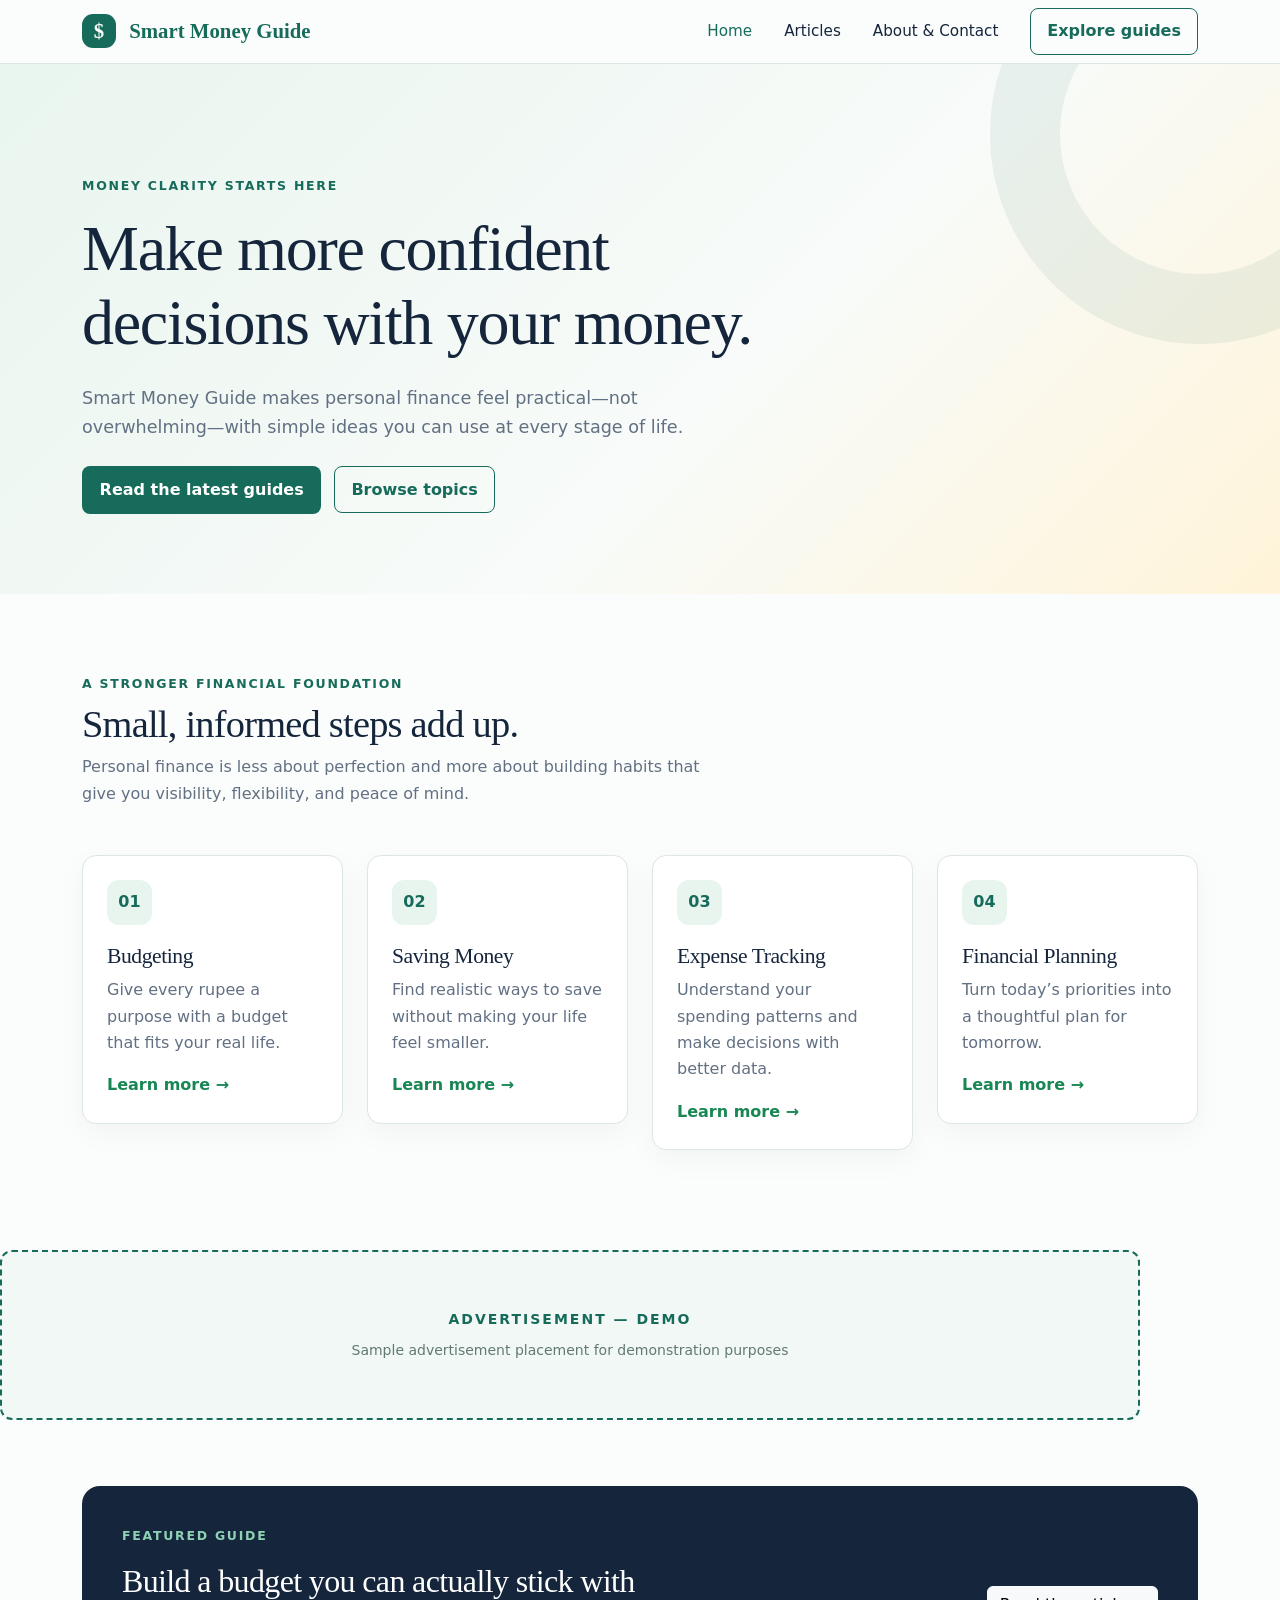
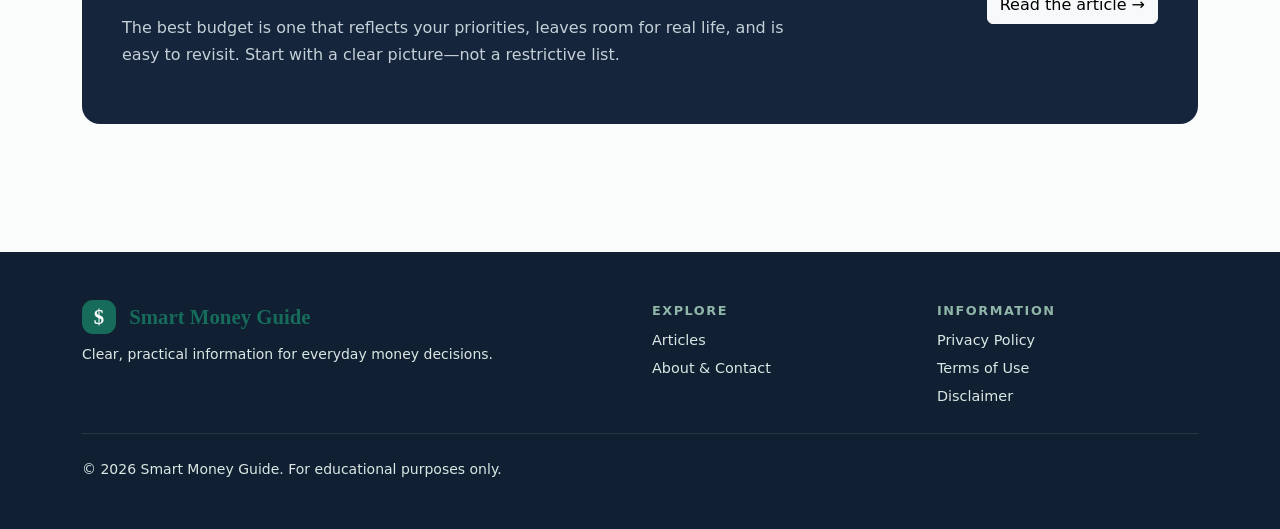
==== commit b42060fe: "Fix visible demo advertisement on home page" ====
--- a/index.html
+++ b/index.html
@@ -1,27 +1,34 @@
 <!doctype html>
 <html lang="en">
+
 <head>
     <meta charset="utf-8">
     <meta name="viewport" content="width=device-width, initial-scale=1">
 
     <title>Smart Money Guide | Practical Personal Finance</title>
 
-    <meta name="description" content="Practical, clear personal-finance guidance for budgeting, saving, tracking expenses, and planning ahead.">
+    <meta name="description"
+        content="Practical, clear personal-finance guidance for budgeting, saving, tracking expenses, and planning ahead.">
 
     <meta property="og:title" content="Smart Money Guide">
-    <meta property="og:description" content="Clear, practical ideas for making confident money decisions.">
+    <meta property="og:description"
+        content="Clear, practical ideas for making confident money decisions.">
     <meta property="og:type" content="website">
 
-    <link rel="stylesheet" href="https://cdn.jsdelivr.net/npm/bootstrap@5.3.3/dist/css/bootstrap.min.css">
+    <!-- Bootstrap -->
+    <link rel="stylesheet"
+        href="https://cdn.jsdelivr.net/npm/bootstrap@5.3.3/dist/css/bootstrap.min.css">
+
+    <!-- Main CSS -->
     <link rel="stylesheet" href="styles.css">
 
     <!-- Google AdSense -->
-    <script async src="https://pagead2.googlesyndication.com/pagead/js/adsbygoogle.js?client=ca-pub-3291179935830795"
+    <script async
+        src="https://pagead2.googlesyndication.com/pagead/js/adsbygoogle.js?client=ca-pub-3291179935830795"
         crossorigin="anonymous"></script>
 
     <!-- Home Page Demo Advertisement Style -->
     <style>
-
         .home-main {
             position: relative;
             display: block;
@@ -30,9 +37,13 @@
 
         .home-ad-section {
             position: relative;
-            display: block;
+            display: block !important;
             clear: both;
+            width: 100%;
             padding: 0 0 20px;
+            margin: 0;
+            visibility: visible !important;
+            opacity: 1 !important;
         }
 
         .home-demo-ad {
@@ -42,7 +53,7 @@
             margin: 20px auto 30px;
             padding: 30px 20px;
 
-            display: flex;
+            display: flex !important;
             flex-direction: column;
             align-items: center;
             justify-content: center;
@@ -50,32 +61,39 @@
             text-align: center;
 
             background: #f1f8f5;
-            border: 2px dashed #9ebdb3;
+            border: 2px dashed #176b5b;
             border-radius: 12px;
 
             position: relative;
-            z-index: 10;
+            z-index: 100;
 
             clear: both;
 
-            visibility: visible;
-            opacity: 1;
+            visibility: visible !important;
+            opacity: 1 !important;
+
+            box-sizing: border-box;
         }
 
         .home-demo-ad-title {
-            display: block;
+            display: block !important;
+
             color: #176b5b;
             font-size: 14px;
             font-weight: 800;
+
             letter-spacing: 2px;
             text-transform: uppercase;
-            margin-bottom: 7px;
+
+            margin-bottom: 8px;
         }
 
         .home-demo-ad-text {
-            display: block;
+            display: block !important;
+
             color: #627a70;
             font-size: 14px;
+            line-height: 1.6;
         }
 
         .home-featured-section {
@@ -98,446 +116,428 @@
                 padding: 25px 15px;
             }
 
-        }
-
+            .home-demo-ad-title {
+                font-size: 12px;
+            }
+
+            .home-demo-ad-text {
+                font-size: 13px;
+            }
+        }
     </style>
 
 </head>
 
+
 <body>
 
-
-<!-- Navigation -->
-<nav class="navbar navbar-expand-lg sticky-top">
-
-    <div class="container">
-
-        <a class="navbar-brand" href="index.html">
-            <span class="brand-mark">$</span>
-            Smart Money Guide
-        </a>
-
-
-        <button
-            class="navbar-toggler"
-            type="button"
-            data-bs-toggle="collapse"
-            data-bs-target="#nav"
-            aria-controls="nav"
-            aria-expanded="false"
-            aria-label="Toggle navigation"
-        >
-
-            <span class="navbar-toggler-icon"></span>
-
-        </button>
-
-
-        <div id="nav" class="collapse navbar-collapse">
-
-            <ul class="navbar-nav ms-auto align-items-lg-center gap-lg-3">
-
-                <li>
-                    <a class="nav-link active" href="index.html">
-                        Home
-                    </a>
-                </li>
-
-                <li>
-                    <a class="nav-link" href="blog.html">
+    <!-- Navigation -->
+    <nav class="navbar navbar-expand-lg sticky-top">
+
+        <div class="container">
+
+            <a class="navbar-brand" href="index.html">
+                <span class="brand-mark">$</span>
+                Smart Money Guide
+            </a>
+
+            <button
+                class="navbar-toggler"
+                type="button"
+                data-bs-toggle="collapse"
+                data-bs-target="#nav"
+                aria-controls="nav"
+                aria-expanded="false"
+                aria-label="Toggle navigation">
+
+                <span class="navbar-toggler-icon"></span>
+
+            </button>
+
+            <div id="nav" class="collapse navbar-collapse">
+
+                <ul class="navbar-nav ms-auto align-items-lg-center gap-lg-3">
+
+                    <li>
+                        <a class="nav-link active" href="index.html">
+                            Home
+                        </a>
+                    </li>
+
+                    <li>
+                        <a class="nav-link" href="blog.html">
+                            Articles
+                        </a>
+                    </li>
+
+                    <li>
+                        <a class="nav-link" href="about.html">
+                            About & Contact
+                        </a>
+                    </li>
+
+                    <li>
+                        <a class="btn btn-outline-brand ms-lg-2" href="blog.html">
+                            Explore guides
+                        </a>
+                    </li>
+
+                </ul>
+
+            </div>
+
+        </div>
+
+    </nav>
+
+
+    <main class="home-main">
+
+        <!-- Hero Section -->
+        <section class="hero">
+
+            <div class="container">
+
+                <div class="row align-items-center">
+
+                    <div class="col-lg-8 reveal">
+
+                        <div class="eyebrow mb-3">
+                            Money clarity starts here
+                        </div>
+
+                        <h1>
+                            Make more confident decisions with your money.
+                        </h1>
+
+                        <p class="mt-4 mb-4">
+                            Smart Money Guide makes personal finance feel
+                            practical—not overwhelming—with simple ideas you
+                            can use at every stage of life.
+                        </p>
+
+                        <a class="btn btn-brand me-2" href="blog.html">
+                            Read the latest guides
+                        </a>
+
+                        <a class="btn btn-outline-brand" href="#topics">
+                            Browse topics
+                        </a>
+
+                    </div>
+
+                </div>
+
+            </div>
+
+        </section>
+
+
+        <!-- Topics Section -->
+        <section class="section">
+
+            <div class="container">
+
+                <div class="section-heading mb-5">
+
+                    <div class="eyebrow mb-2">
+                        A stronger financial foundation
+                    </div>
+
+                    <h2>
+                        Small, informed steps add up.
+                    </h2>
+
+                    <p class="muted">
+                        Personal finance is less about perfection and more
+                        about building habits that give you visibility,
+                        flexibility, and peace of mind.
+                    </p>
+
+                </div>
+
+
+                <div class="row g-4" id="topics">
+
+                    <!-- Budgeting -->
+                    <div class="col-md-6 col-lg-3">
+
+                        <div class="topic-card">
+
+                            <div class="icon">
+                                01
+                            </div>
+
+                            <h3>
+                                Budgeting
+                            </h3>
+
+                            <p class="muted">
+                                Give every rupee a purpose with a budget that
+                                fits your real life.
+                            </p>
+
+                            <a class="text-success fw-bold"
+                                href="blog.html#budget">
+                                Learn more →
+                            </a>
+
+                        </div>
+
+                    </div>
+
+
+                    <!-- Saving -->
+                    <div class="col-md-6 col-lg-3">
+
+                        <div class="topic-card">
+
+                            <div class="icon">
+                                02
+                            </div>
+
+                            <h3>
+                                Saving Money
+                            </h3>
+
+                            <p class="muted">
+                                Find realistic ways to save without making
+                                your life feel smaller.
+                            </p>
+
+                            <a class="text-success fw-bold"
+                                href="blog.html#saving">
+                                Learn more →
+                            </a>
+
+                        </div>
+
+                    </div>
+
+
+                    <!-- Expense Tracking -->
+                    <div class="col-md-6 col-lg-3">
+
+                        <div class="topic-card">
+
+                            <div class="icon">
+                                03
+                            </div>
+
+                            <h3>
+                                Expense Tracking
+                            </h3>
+
+                            <p class="muted">
+                                Understand your spending patterns and make
+                                decisions with better data.
+                            </p>
+
+                            <a class="text-success fw-bold"
+                                href="blog.html#tracking">
+                                Learn more →
+                            </a>
+
+                        </div>
+
+                    </div>
+
+
+                    <!-- Financial Planning -->
+                    <div class="col-md-6 col-lg-3">
+
+                        <div class="topic-card">
+
+                            <div class="icon">
+                                04
+                            </div>
+
+                            <h3>
+                                Financial Planning
+                            </h3>
+
+                            <p class="muted">
+                                Turn today’s priorities into a thoughtful
+                                plan for tomorrow.
+                            </p>
+
+                            <a class="text-success fw-bold"
+                                href="blog.html#planning">
+                                Learn more →
+                            </a>
+
+                        </div>
+
+                    </div>
+
+                </div>
+
+            </div>
+
+        </section>
+
+
+        <!-- DEMO ADVERTISEMENT -->
+        <section
+            class="container home-ad-section"
+            aria-label="Demo Advertisement">
+
+            <div class="home-demo-ad">
+
+                <span class="home-demo-ad-title">
+                    Advertisement — DEMO
+                </span>
+
+                <span class="home-demo-ad-text">
+                    Sample advertisement placement for demonstration purposes
+                </span>
+
+            </div>
+
+        </section>
+
+
+        <!-- Featured Guide -->
+        <section class="section pt-3 home-featured-section">
+
+            <div class="container">
+
+                <div class="featured">
+
+                    <div class="row align-items-center g-4">
+
+                        <div class="col-lg-8">
+
+                            <div class="eyebrow mb-3"
+                                style="color:#8fd1b5">
+                                Featured guide
+                            </div>
+
+                            <h2>
+                                Build a budget you can actually stick with
+                            </h2>
+
+                            <p class="muted mt-3">
+                                The best budget is one that reflects your
+                                priorities, leaves room for real life, and is
+                                easy to revisit. Start with a clear
+                                picture—not a restrictive list.
+                            </p>
+
+                        </div>
+
+
+                        <div class="col-lg-4 text-lg-end">
+
+                            <a class="btn btn-light"
+                                href="blog.html#budget">
+                                Read the article →
+                            </a>
+
+                        </div>
+
+                    </div>
+
+                </div>
+
+            </div>
+
+        </section>
+
+    </main>
+
+
+    <!-- Footer -->
+    <footer class="home-footer">
+
+        <div class="container">
+
+            <div class="row g-4">
+
+                <div class="col-lg-6">
+
+                    <div class="navbar-brand text-white mb-2 d-block">
+
+                        <span class="brand-mark">$</span>
+                        Smart Money Guide
+
+                    </div>
+
+                    <p class="small mb-0">
+                        Clear, practical information for everyday money
+                        decisions.
+                    </p>
+
+                </div>
+
+
+                <div class="col-6 col-lg-3">
+
+                    <div class="footer-heading mb-2">
+                        Explore
+                    </div>
+
+                    <a class="d-block mb-1" href="blog.html">
                         Articles
                     </a>
-                </li>
-
-                <li>
-                    <a class="nav-link" href="about.html">
+
+                    <a class="d-block" href="about.html">
                         About & Contact
                     </a>
-                </li>
-
-                <li>
-                    <a class="btn btn-outline-brand ms-lg-2" href="blog.html">
-                        Explore guides
+
+                </div>
+
+
+                <div class="col-6 col-lg-3">
+
+                    <div class="footer-heading mb-2">
+                        Information
+                    </div>
+
+                    <a class="d-block mb-1"
+                        href="about.html#privacy">
+                        Privacy Policy
                     </a>
-                </li>
-
-            </ul>
+
+                    <a class="d-block mb-1"
+                        href="about.html#terms">
+                        Terms of Use
+                    </a>
+
+                    <a class="d-block"
+                        href="about.html#disclaimer">
+                        Disclaimer
+                    </a>
+
+                </div>
+
+            </div>
+
+
+            <hr class="border-secondary my-4">
+
+
+            <p class="small mb-0">
+
+                © <span data-year></span>
+                Smart Money Guide.
+                For educational purposes only.
+
+            </p>
 
         </div>
 
-    </div>
-
-</nav>
-
-
-<main class="home-main">
-
-
-    <!-- Hero Section -->
-    <section class="hero">
-
-        <div class="container">
-
-            <div class="row align-items-center">
-
-                <div class="col-lg-8 reveal">
-
-                    <div class="eyebrow mb-3">
-                        Money clarity starts here
-                    </div>
-
-
-                    <h1>
-                        Make more confident decisions with your money.
-                    </h1>
-
-
-                    <p class="mt-4 mb-4">
-                        Smart Money Guide makes personal finance feel practical—not overwhelming—with simple ideas you can use at every stage of life.
-                    </p>
-
-
-                    <a class="btn btn-brand me-2" href="blog.html">
-                        Read the latest guides
-                    </a>
-
-
-                    <a class="btn btn-outline-brand" href="#topics">
-                        Browse topics
-                    </a>
-
-                </div>
-
-            </div>
-
-        </div>
-
-    </section>
-
-
-
-    <!-- Topics Section -->
-    <section class="section">
-
-        <div class="container">
-
-            <div class="section-heading mb-5">
-
-                <div class="eyebrow mb-2">
-                    A stronger financial foundation
-                </div>
-
-
-                <h2>
-                    Small, informed steps add up.
-                </h2>
-
-
-                <p class="muted">
-                    Personal finance is less about perfection and more about building habits that give you visibility, flexibility, and peace of mind.
-                </p>
-
-            </div>
-
-
-            <div class="row g-4" id="topics">
-
-
-                <!-- Budgeting -->
-                <div class="col-md-6 col-lg-3">
-
-                    <div class="topic-card">
-
-                        <div class="icon">
-                            01
-                        </div>
-
-
-                        <h3>
-                            Budgeting
-                        </h3>
-
-
-                        <p class="muted">
-                            Give every rupee a purpose with a budget that fits your real life.
-                        </p>
-
-
-                        <a class="text-success fw-bold" href="blog.html#budget">
-                            Learn more →
-                        </a>
-
-                    </div>
-
-                </div>
-
-
-
-                <!-- Saving -->
-                <div class="col-md-6 col-lg-3">
-
-                    <div class="topic-card">
-
-                        <div class="icon">
-                            02
-                        </div>
-
-
-                        <h3>
-                            Saving Money
-                        </h3>
-
-
-                        <p class="muted">
-                            Find realistic ways to save without making your life feel smaller.
-                        </p>
-
-
-                        <a class="text-success fw-bold" href="blog.html#saving">
-                            Learn more →
-                        </a>
-
-                    </div>
-
-                </div>
-
-
-
-                <!-- Expense Tracking -->
-                <div class="col-md-6 col-lg-3">
-
-                    <div class="topic-card">
-
-                        <div class="icon">
-                            03
-                        </div>
-
-
-                        <h3>
-                            Expense Tracking
-                        </h3>
-
-
-                        <p class="muted">
-                            Understand your spending patterns and make decisions with better data.
-                        </p>
-
-
-                        <a class="text-success fw-bold" href="blog.html#tracking">
-                            Learn more →
-                        </a>
-
-                    </div>
-
-                </div>
-
-
-
-                <!-- Financial Planning -->
-                <div class="col-md-6 col-lg-3">
-
-                    <div class="topic-card">
-
-                        <div class="icon">
-                            04
-                        </div>
-
-
-                        <h3>
-                            Financial Planning
-                        </h3>
-
-
-                        <p class="muted">
-                            Turn today’s priorities into a thoughtful plan for tomorrow.
-                        </p>
-
-
-                        <a class="text-success fw-bold" href="blog.html#planning">
-                            Learn more →
-                        </a>
-
-                    </div>
-
-                </div>
-
-
-            </div>
-
-        </div>
-
-    </section>
-
-
-
-    <!-- Demo Advertisement -->
-    <section class="container home-ad-section" aria-label="Demo Advertisement">
-
-        <div class="home-demo-ad">
-
-            <span class="home-demo-ad-title">
-                Advertisement — DEMO
-            </span>
-
-
-            <span class="home-demo-ad-text">
-                Sample advertisement placement for demonstration purposes
-            </span>
-
-        </div>
-
-    </section>
-
-
-
-    <!-- Featured Guide -->
-    <section class="section pt-3 home-featured-section">
-
-        <div class="container">
-
-            <div class="featured">
-
-                <div class="row align-items-center g-4">
-
-
-                    <div class="col-lg-8">
-
-                        <div class="eyebrow mb-3" style="color:#8fd1b5">
-                            Featured guide
-                        </div>
-
-
-                        <h2>
-                            Build a budget you can actually stick with
-                        </h2>
-
-
-                        <p class="muted mt-3">
-                            The best budget is one that reflects your priorities, leaves room for real life, and is easy to revisit. Start with a clear picture—not a restrictive list.
-                        </p>
-
-                    </div>
-
-
-                    <div class="col-lg-4 text-lg-end">
-
-                        <a class="btn btn-light" href="blog.html#budget">
-                            Read the article →
-                        </a>
-
-                    </div>
-
-
-                </div>
-
-            </div>
-
-        </div>
-
-    </section>
-
-
-</main>
-
-
-
-<!-- Footer -->
-<footer class="home-footer">
-
-    <div class="container">
-
-        <div class="row g-4">
-
-
-            <div class="col-lg-6">
-
-                <div class="navbar-brand text-white mb-2 d-block">
-
-                    <span class="brand-mark">$</span>
-                    Smart Money Guide
-
-                </div>
-
-
-                <p class="small mb-0">
-                    Clear, practical information for everyday money decisions.
-                </p>
-
-            </div>
-
-
-
-            <div class="col-6 col-lg-3">
-
-                <div class="footer-heading mb-2">
-                    Explore
-                </div>
-
-
-                <a class="d-block mb-1" href="blog.html">
-                    Articles
-                </a>
-
-
-                <a class="d-block" href="about.html">
-                    About & Contact
-                </a>
-
-            </div>
-
-
-
-            <div class="col-6 col-lg-3">
-
-                <div class="footer-heading mb-2">
-                    Information
-                </div>
-
-
-                <a class="d-block mb-1" href="about.html#privacy">
-                    Privacy Policy
-                </a>
-
-
-                <a class="d-block mb-1" href="about.html#terms">
-                    Terms of Use
-                </a>
-
-
-                <a class="d-block" href="about.html#disclaimer">
-                    Disclaimer
-                </a>
-
-            </div>
-
-
-        </div>
-
-
-        <hr class="border-secondary my-4">
-
-
-        <p class="small mb-0">
-
-            © <span data-year></span>
-            Smart Money Guide.
-            For educational purposes only.
-
-        </p>
-
-    </div>
-
-</footer>
-
-
-
-<!-- Bootstrap -->
-<script src="https://cdn.jsdelivr.net/npm/bootstrap@5.3.3/dist/js/bootstrap.bundle.min.js"></script>
-
-
-<!-- Custom JavaScript -->
-<script src="script.js"></script>
-
+    </footer>
+
+
+    <!-- Bootstrap -->
+    <script
+        src="https://cdn.jsdelivr.net/npm/bootstrap@5.3.3/dist/js/bootstrap.bundle.min.js">
+    </script>
+
+    <!-- Custom JavaScript -->
+    <script src="script.js"></script>
 
 </body>
+
 </html>
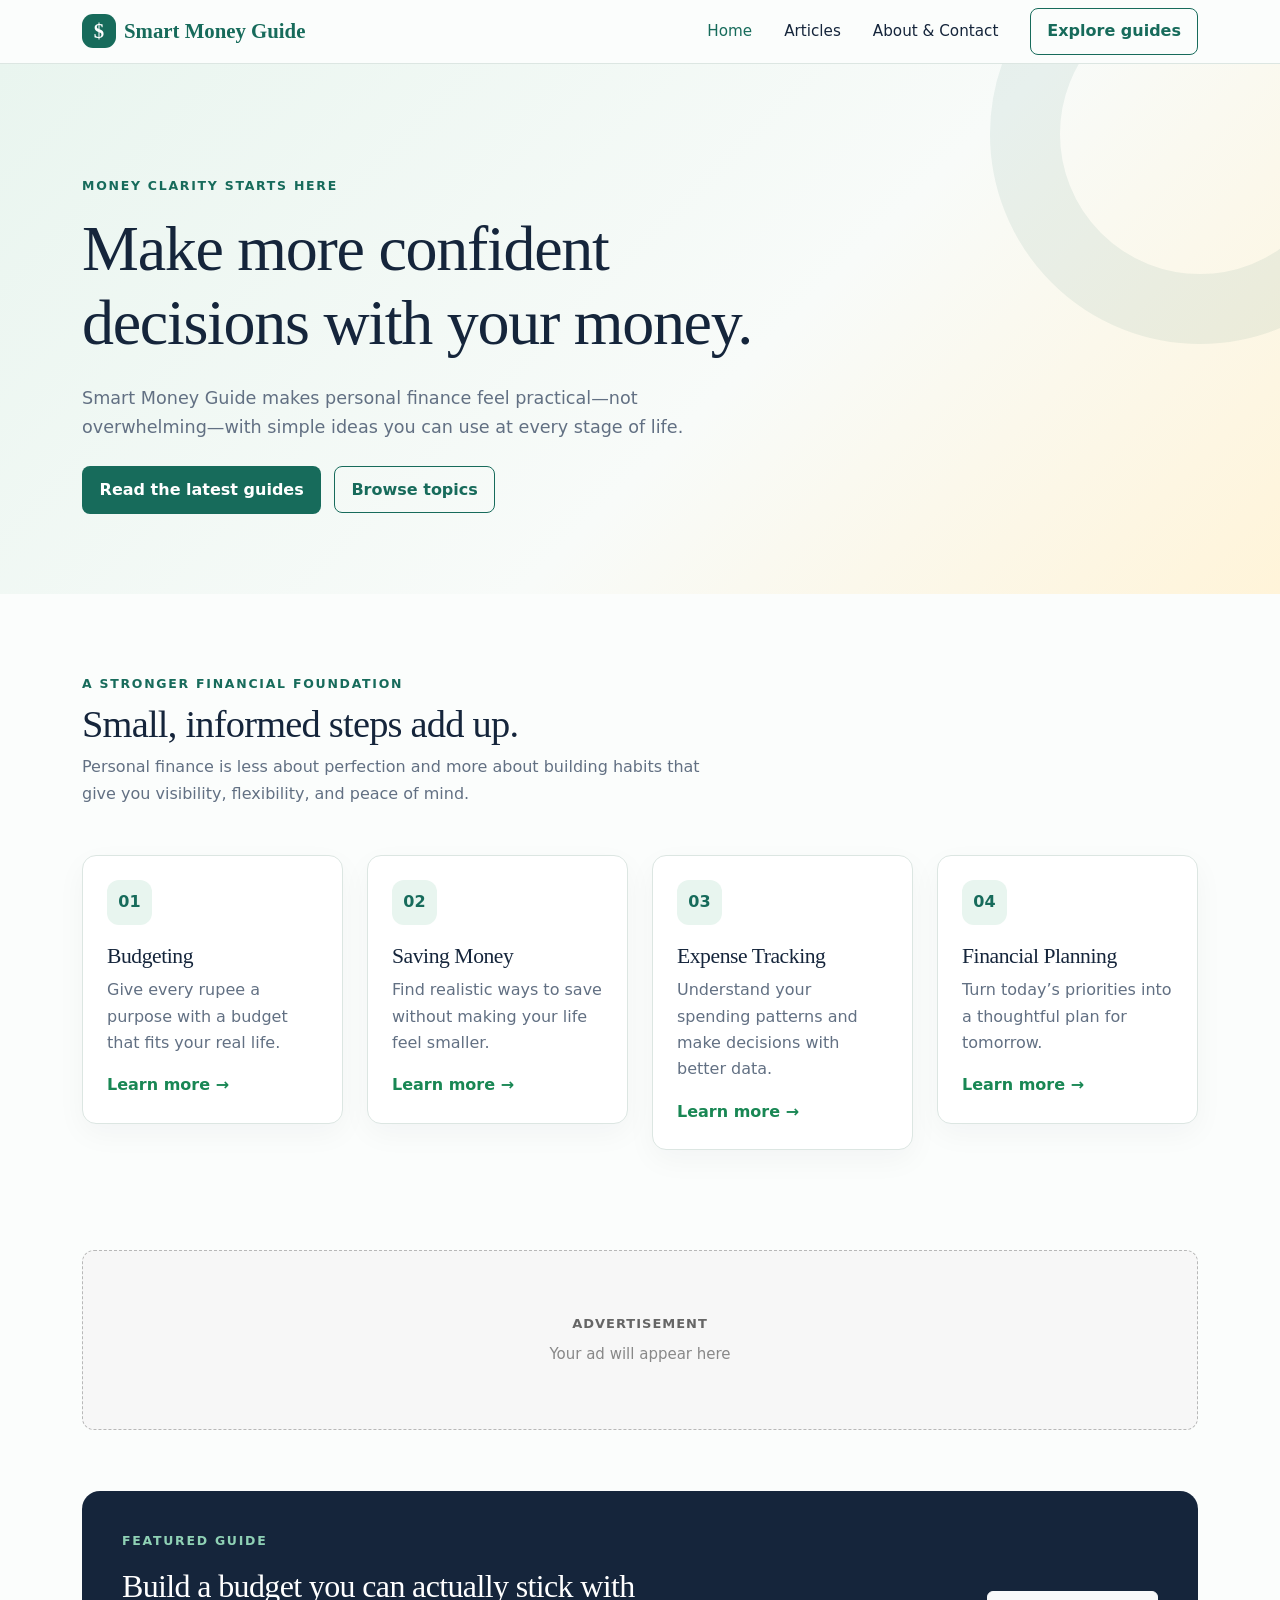
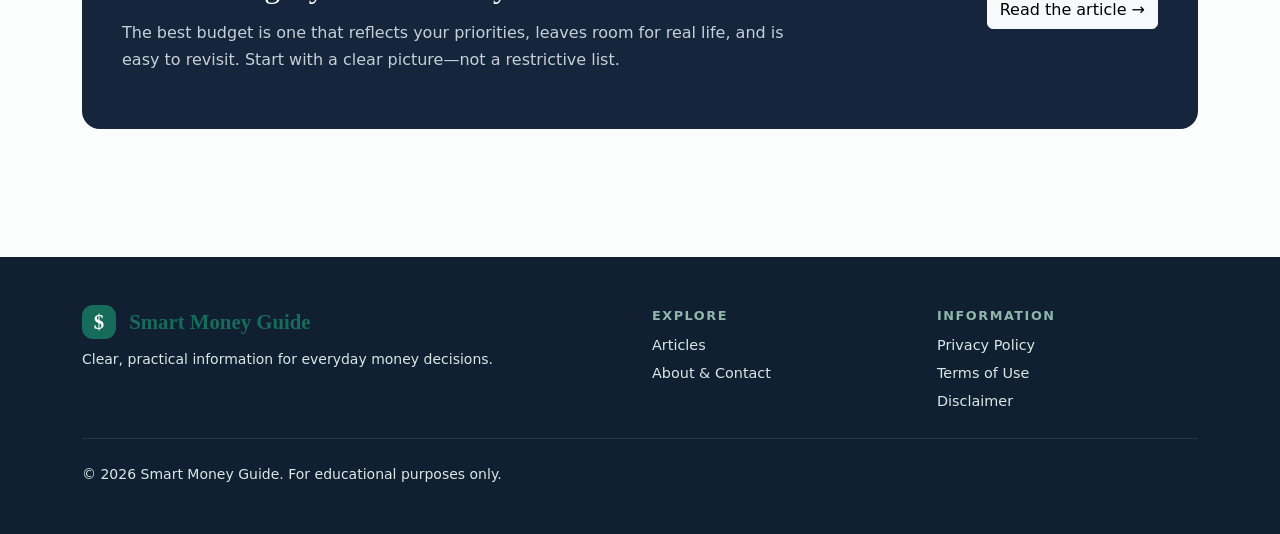
==== commit 111d2362: "Update index home page" ====
--- a/index.html
+++ b/index.html
@@ -1,543 +1,411 @@
 <!doctype html>
 <html lang="en">
-
 <head>
     <meta charset="utf-8">
     <meta name="viewport" content="width=device-width, initial-scale=1">
 
     <title>Smart Money Guide | Practical Personal Finance</title>
 
-    <meta name="description"
-        content="Practical, clear personal-finance guidance for budgeting, saving, tracking expenses, and planning ahead.">
+    <meta name="description" content="Practical, clear personal-finance guidance for budgeting, saving, tracking expenses, and planning ahead.">
 
     <meta property="og:title" content="Smart Money Guide">
-    <meta property="og:description"
-        content="Clear, practical ideas for making confident money decisions.">
+    <meta property="og:description" content="Clear, practical ideas for making confident money decisions.">
     <meta property="og:type" content="website">
 
-    <!-- Bootstrap -->
-    <link rel="stylesheet"
-        href="https://cdn.jsdelivr.net/npm/bootstrap@5.3.3/dist/css/bootstrap.min.css">
-
-    <!-- Main CSS -->
+    <link rel="stylesheet" href="https://cdn.jsdelivr.net/npm/bootstrap@5.3.3/dist/css/bootstrap.min.css">
     <link rel="stylesheet" href="styles.css">
 
     <!-- Google AdSense -->
-    <script async
-        src="https://pagead2.googlesyndication.com/pagead/js/adsbygoogle.js?client=ca-pub-3291179935830795"
+    <script async src="https://pagead2.googlesyndication.com/pagead/js/adsbygoogle.js?client=ca-pub-3291179935830795"
         crossorigin="anonymous"></script>
 
-    <!-- Home Page Demo Advertisement Style -->
     <style>
-        .home-main {
-            position: relative;
-            display: block;
-            clear: both;
-        }
-
-        .home-ad-section {
-            position: relative;
-            display: block !important;
-            clear: both;
+        /* Temporary Advertisement Placeholder */
+        .temporary-ad {
             width: 100%;
-            padding: 0 0 20px;
-            margin: 0;
-            visibility: visible !important;
-            opacity: 1 !important;
-        }
-
-        .home-demo-ad {
-            width: 100%;
-            min-height: 170px;
-
-            margin: 20px auto 30px;
-            padding: 30px 20px;
-
-            display: flex !important;
+            min-height: 180px;
+            margin: 20px auto 45px;
+            padding: 35px 20px;
+            border: 1px dashed #b8b8b8;
+            border-radius: 12px;
+            background: #f7f7f7;
+            display: flex;
             flex-direction: column;
             align-items: center;
             justify-content: center;
-
             text-align: center;
-
-            background: #f1f8f5;
-            border: 2px dashed #176b5b;
-            border-radius: 12px;
-
-            position: relative;
-            z-index: 100;
-
-            clear: both;
-
-            visibility: visible !important;
-            opacity: 1 !important;
-
-            box-sizing: border-box;
+            color: #777;
         }
 
-        .home-demo-ad-title {
-            display: block !important;
-
-            color: #176b5b;
-            font-size: 14px;
-            font-weight: 800;
-
-            letter-spacing: 2px;
+        .temporary-ad .ad-label {
+            font-size: 13px;
+            font-weight: 700;
+            letter-spacing: 1px;
             text-transform: uppercase;
-
+            color: #666;
             margin-bottom: 8px;
         }
 
-        .home-demo-ad-text {
-            display: block !important;
-
-            color: #627a70;
-            font-size: 14px;
-            line-height: 1.6;
-        }
-
-        .home-featured-section {
-            position: relative;
-            display: block;
-            clear: both;
-        }
-
-        .home-footer {
-            position: relative;
-            display: block;
-            clear: both;
-        }
-
-        @media (max-width: 767px) {
-
-            .home-demo-ad {
-                min-height: 140px;
-                margin: 15px auto 25px;
-                padding: 25px 15px;
-            }
-
-            .home-demo-ad-title {
-                font-size: 12px;
-            }
-
-            .home-demo-ad-text {
-                font-size: 13px;
-            }
+        .temporary-ad .ad-message {
+            font-size: 15px;
+            color: #888;
         }
     </style>
-
 </head>
 
-
 <body>
 
-    <!-- Navigation -->
-    <nav class="navbar navbar-expand-lg sticky-top">
-
+<nav class="navbar navbar-expand-lg sticky-top">
+    <div class="container">
+
+        <a class="navbar-brand" href="index.html">
+            <span class="brand-mark">$</span>Smart Money Guide
+        </a>
+
+        <button class="navbar-toggler" type="button" data-bs-toggle="collapse" data-bs-target="#nav">
+            <span class="navbar-toggler-icon"></span>
+        </button>
+
+        <div id="nav" class="collapse navbar-collapse">
+            <ul class="navbar-nav ms-auto align-items-lg-center gap-lg-3">
+
+                <li>
+                    <a class="nav-link active" href="index.html">Home</a>
+                </li>
+
+                <li>
+                    <a class="nav-link" href="blog.html">Articles</a>
+                </li>
+
+                <li>
+                    <a class="nav-link" href="about.html">About & Contact</a>
+                </li>
+
+                <li>
+                    <a class="btn btn-outline-brand ms-lg-2" href="blog.html">
+                        Explore guides
+                    </a>
+                </li>
+
+            </ul>
+        </div>
+
+    </div>
+</nav>
+
+<main>
+
+    <!-- Hero Section -->
+    <section class="hero">
         <div class="container">
 
-            <a class="navbar-brand" href="index.html">
-                <span class="brand-mark">$</span>
-                Smart Money Guide
-            </a>
-
-            <button
-                class="navbar-toggler"
-                type="button"
-                data-bs-toggle="collapse"
-                data-bs-target="#nav"
-                aria-controls="nav"
-                aria-expanded="false"
-                aria-label="Toggle navigation">
-
-                <span class="navbar-toggler-icon"></span>
-
-            </button>
-
-            <div id="nav" class="collapse navbar-collapse">
-
-                <ul class="navbar-nav ms-auto align-items-lg-center gap-lg-3">
-
-                    <li>
-                        <a class="nav-link active" href="index.html">
-                            Home
+            <div class="row align-items-center">
+
+                <div class="col-lg-8 reveal">
+
+                    <div class="eyebrow mb-3">
+                        Money clarity starts here
+                    </div>
+
+                    <h1>
+                        Make more confident decisions with your money.
+                    </h1>
+
+                    <p class="mt-4 mb-4">
+                        Smart Money Guide makes personal finance feel practical—not overwhelming—with simple ideas you can use at every stage of life.
+                    </p>
+
+                    <a class="btn btn-brand me-2" href="blog.html">
+                        Read the latest guides
+                    </a>
+
+                    <a class="btn btn-outline-brand" href="#topics">
+                        Browse topics
+                    </a>
+
+                </div>
+
+            </div>
+
+        </div>
+    </section>
+
+
+    <!-- Topics Section -->
+    <section class="section">
+
+        <div class="container">
+
+            <div class="section-heading mb-5">
+
+                <div class="eyebrow mb-2">
+                    A stronger financial foundation
+                </div>
+
+                <h2>
+                    Small, informed steps add up.
+                </h2>
+
+                <p class="muted">
+                    Personal finance is less about perfection and more about building habits that give you visibility, flexibility, and peace of mind.
+                </p>
+
+            </div>
+
+
+            <div class="row g-4" id="topics">
+
+                <!-- Budgeting -->
+                <div class="col-md-6 col-lg-3">
+
+                    <div class="topic-card">
+
+                        <div class="icon">
+                            01
+                        </div>
+
+                        <h3>
+                            Budgeting
+                        </h3>
+
+                        <p class="muted">
+                            Give every rupee a purpose with a budget that fits your real life.
+                        </p>
+
+                        <a class="text-success fw-bold" href="blog.html#budget">
+                            Learn more →
                         </a>
-                    </li>
-
-                    <li>
-                        <a class="nav-link" href="blog.html">
-                            Articles
+
+                    </div>
+
+                </div>
+
+
+                <!-- Saving -->
+                <div class="col-md-6 col-lg-3">
+
+                    <div class="topic-card">
+
+                        <div class="icon">
+                            02
+                        </div>
+
+                        <h3>
+                            Saving Money
+                        </h3>
+
+                        <p class="muted">
+                            Find realistic ways to save without making your life feel smaller.
+                        </p>
+
+                        <a class="text-success fw-bold" href="blog.html#saving">
+                            Learn more →
                         </a>
-                    </li>
-
-                    <li>
-                        <a class="nav-link" href="about.html">
-                            About & Contact
+
+                    </div>
+
+                </div>
+
+
+                <!-- Expense Tracking -->
+                <div class="col-md-6 col-lg-3">
+
+                    <div class="topic-card">
+
+                        <div class="icon">
+                            03
+                        </div>
+
+                        <h3>
+                            Expense Tracking
+                        </h3>
+
+                        <p class="muted">
+                            Understand your spending patterns and make decisions with better data.
+                        </p>
+
+                        <a class="text-success fw-bold" href="blog.html#tracking">
+                            Learn more →
                         </a>
-                    </li>
-
-                    <li>
-                        <a class="btn btn-outline-brand ms-lg-2" href="blog.html">
-                            Explore guides
+
+                    </div>
+
+                </div>
+
+
+                <!-- Financial Planning -->
+                <div class="col-md-6 col-lg-3">
+
+                    <div class="topic-card">
+
+                        <div class="icon">
+                            04
+                        </div>
+
+                        <h3>
+                            Financial Planning
+                        </h3>
+
+                        <p class="muted">
+                            Turn today’s priorities into a thoughtful plan for tomorrow.
+                        </p>
+
+                        <a class="text-success fw-bold" href="blog.html#planning">
+                            Learn more →
                         </a>
-                    </li>
-
-                </ul>
-
-            </div>
-
-        </div>
-
-    </nav>
-
-
-    <main class="home-main">
-
-        <!-- Hero Section -->
-        <section class="hero">
-
-            <div class="container">
-
-                <div class="row align-items-center">
-
-                    <div class="col-lg-8 reveal">
-
-                        <div class="eyebrow mb-3">
-                            Money clarity starts here
+
+                    </div>
+
+                </div>
+
+            </div>
+
+        </div>
+
+    </section>
+
+
+    <!-- Temporary Advertisement -->
+    <section class="container" aria-label="Advertisement">
+
+        <div class="temporary-ad">
+
+            <div class="ad-label">
+                Advertisement
+            </div>
+
+            <div class="ad-message">
+                Your ad will appear here
+            </div>
+
+        </div>
+
+    </section>
+
+
+    <!-- Featured Guide -->
+    <section class="section pt-3">
+
+        <div class="container">
+
+            <div class="featured">
+
+                <div class="row align-items-center g-4">
+
+                    <div class="col-lg-8">
+
+                        <div class="eyebrow mb-3" style="color:#8fd1b5">
+                            Featured guide
                         </div>
 
-                        <h1>
-                            Make more confident decisions with your money.
-                        </h1>
-
-                        <p class="mt-4 mb-4">
-                            Smart Money Guide makes personal finance feel
-                            practical—not overwhelming—with simple ideas you
-                            can use at every stage of life.
+                        <h2>
+                            Build a budget you can actually stick with
+                        </h2>
+
+                        <p class="muted mt-3">
+                            The best budget is one that reflects your priorities, leaves room for real life, and is easy to revisit. Start with a clear picture—not a restrictive list.
                         </p>
 
-                        <a class="btn btn-brand me-2" href="blog.html">
-                            Read the latest guides
+                    </div>
+
+                    <div class="col-lg-4 text-lg-end">
+
+                        <a class="btn btn-light" href="blog.html#budget">
+                            Read the article →
                         </a>
 
-                        <a class="btn btn-outline-brand" href="#topics">
-                            Browse topics
-                        </a>
-
-                    </div>
-
-                </div>
-
-            </div>
-
-        </section>
-
-
-        <!-- Topics Section -->
-        <section class="section">
-
-            <div class="container">
-
-                <div class="section-heading mb-5">
-
-                    <div class="eyebrow mb-2">
-                        A stronger financial foundation
-                    </div>
-
-                    <h2>
-                        Small, informed steps add up.
-                    </h2>
-
-                    <p class="muted">
-                        Personal finance is less about perfection and more
-                        about building habits that give you visibility,
-                        flexibility, and peace of mind.
-                    </p>
-
-                </div>
-
-
-                <div class="row g-4" id="topics">
-
-                    <!-- Budgeting -->
-                    <div class="col-md-6 col-lg-3">
-
-                        <div class="topic-card">
-
-                            <div class="icon">
-                                01
-                            </div>
-
-                            <h3>
-                                Budgeting
-                            </h3>
-
-                            <p class="muted">
-                                Give every rupee a purpose with a budget that
-                                fits your real life.
-                            </p>
-
-                            <a class="text-success fw-bold"
-                                href="blog.html#budget">
-                                Learn more →
-                            </a>
-
-                        </div>
-
-                    </div>
-
-
-                    <!-- Saving -->
-                    <div class="col-md-6 col-lg-3">
-
-                        <div class="topic-card">
-
-                            <div class="icon">
-                                02
-                            </div>
-
-                            <h3>
-                                Saving Money
-                            </h3>
-
-                            <p class="muted">
-                                Find realistic ways to save without making
-                                your life feel smaller.
-                            </p>
-
-                            <a class="text-success fw-bold"
-                                href="blog.html#saving">
-                                Learn more →
-                            </a>
-
-                        </div>
-
-                    </div>
-
-
-                    <!-- Expense Tracking -->
-                    <div class="col-md-6 col-lg-3">
-
-                        <div class="topic-card">
-
-                            <div class="icon">
-                                03
-                            </div>
-
-                            <h3>
-                                Expense Tracking
-                            </h3>
-
-                            <p class="muted">
-                                Understand your spending patterns and make
-                                decisions with better data.
-                            </p>
-
-                            <a class="text-success fw-bold"
-                                href="blog.html#tracking">
-                                Learn more →
-                            </a>
-
-                        </div>
-
-                    </div>
-
-
-                    <!-- Financial Planning -->
-                    <div class="col-md-6 col-lg-3">
-
-                        <div class="topic-card">
-
-                            <div class="icon">
-                                04
-                            </div>
-
-                            <h3>
-                                Financial Planning
-                            </h3>
-
-                            <p class="muted">
-                                Turn today’s priorities into a thoughtful
-                                plan for tomorrow.
-                            </p>
-
-                            <a class="text-success fw-bold"
-                                href="blog.html#planning">
-                                Learn more →
-                            </a>
-
-                        </div>
-
-                    </div>
-
-                </div>
-
-            </div>
-
-        </section>
-
-
-        <!-- DEMO ADVERTISEMENT -->
-        <section
-            class="container home-ad-section"
-            aria-label="Demo Advertisement">
-
-            <div class="home-demo-ad">
-
-                <span class="home-demo-ad-title">
-                    Advertisement — DEMO
-                </span>
-
-                <span class="home-demo-ad-text">
-                    Sample advertisement placement for demonstration purposes
-                </span>
-
-            </div>
-
-        </section>
-
-
-        <!-- Featured Guide -->
-        <section class="section pt-3 home-featured-section">
-
-            <div class="container">
-
-                <div class="featured">
-
-                    <div class="row align-items-center g-4">
-
-                        <div class="col-lg-8">
-
-                            <div class="eyebrow mb-3"
-                                style="color:#8fd1b5">
-                                Featured guide
-                            </div>
-
-                            <h2>
-                                Build a budget you can actually stick with
-                            </h2>
-
-                            <p class="muted mt-3">
-                                The best budget is one that reflects your
-                                priorities, leaves room for real life, and is
-                                easy to revisit. Start with a clear
-                                picture—not a restrictive list.
-                            </p>
-
-                        </div>
-
-
-                        <div class="col-lg-4 text-lg-end">
-
-                            <a class="btn btn-light"
-                                href="blog.html#budget">
-                                Read the article →
-                            </a>
-
-                        </div>
-
-                    </div>
-
-                </div>
-
-            </div>
-
-        </section>
-
-    </main>
-
-
-    <!-- Footer -->
-    <footer class="home-footer">
-
-        <div class="container">
-
-            <div class="row g-4">
-
-                <div class="col-lg-6">
-
-                    <div class="navbar-brand text-white mb-2 d-block">
-
-                        <span class="brand-mark">$</span>
-                        Smart Money Guide
-
-                    </div>
-
-                    <p class="small mb-0">
-                        Clear, practical information for everyday money
-                        decisions.
-                    </p>
-
-                </div>
-
-
-                <div class="col-6 col-lg-3">
-
-                    <div class="footer-heading mb-2">
-                        Explore
-                    </div>
-
-                    <a class="d-block mb-1" href="blog.html">
-                        Articles
-                    </a>
-
-                    <a class="d-block" href="about.html">
-                        About & Contact
-                    </a>
-
-                </div>
-
-
-                <div class="col-6 col-lg-3">
-
-                    <div class="footer-heading mb-2">
-                        Information
-                    </div>
-
-                    <a class="d-block mb-1"
-                        href="about.html#privacy">
-                        Privacy Policy
-                    </a>
-
-                    <a class="d-block mb-1"
-                        href="about.html#terms">
-                        Terms of Use
-                    </a>
-
-                    <a class="d-block"
-                        href="about.html#disclaimer">
-                        Disclaimer
-                    </a>
-
-                </div>
-
-            </div>
-
-
-            <hr class="border-secondary my-4">
-
-
-            <p class="small mb-0">
-
-                © <span data-year></span>
-                Smart Money Guide.
-                For educational purposes only.
-
-            </p>
-
-        </div>
-
-    </footer>
-
-
-    <!-- Bootstrap -->
-    <script
-        src="https://cdn.jsdelivr.net/npm/bootstrap@5.3.3/dist/js/bootstrap.bundle.min.js">
-    </script>
-
-    <!-- Custom JavaScript -->
-    <script src="script.js"></script>
+                    </div>
+
+                </div>
+
+            </div>
+
+        </div>
+
+    </section>
+
+</main>
+
+
+<!-- Footer -->
+<footer>
+
+    <div class="container">
+
+        <div class="row g-4">
+
+            <div class="col-lg-6">
+
+                <div class="navbar-brand text-white mb-2 d-block">
+                    <span class="brand-mark">$</span>
+                    Smart Money Guide
+                </div>
+
+                <p class="small mb-0">
+                    Clear, practical information for everyday money decisions.
+                </p>
+
+            </div>
+
+
+            <div class="col-6 col-lg-3">
+
+                <div class="footer-heading mb-2">
+                    Explore
+                </div>
+
+                <a class="d-block mb-1" href="blog.html">
+                    Articles
+                </a>
+
+                <a class="d-block" href="about.html">
+                    About & Contact
+                </a>
+
+            </div>
+
+
+            <div class="col-6 col-lg-3">
+
+                <div class="footer-heading mb-2">
+                    Information
+                </div>
+
+                <a class="d-block mb-1" href="about.html#privacy">
+                    Privacy Policy
+                </a>
+
+                <a class="d-block mb-1" href="about.html#terms">
+                    Terms of Use
+                </a>
+
+                <a class="d-block" href="about.html#disclaimer">
+                    Disclaimer
+                </a>
+
+            </div>
+
+        </div>
+
+
+        <hr class="border-secondary my-4">
+
+
+        <p class="small mb-0">
+            © <span data-year></span> Smart Money Guide.
+            For educational purposes only.
+        </p>
+
+    </div>
+
+</footer>
+
+
+<!-- Bootstrap -->
+<script src="https://cdn.jsdelivr.net/npm/bootstrap@5.3.3/dist/js/bootstrap.bundle.min.js"></script>
+
+<!-- Custom JavaScript -->
+<script src="script.js"></script>
 
 </body>
-
 </html>
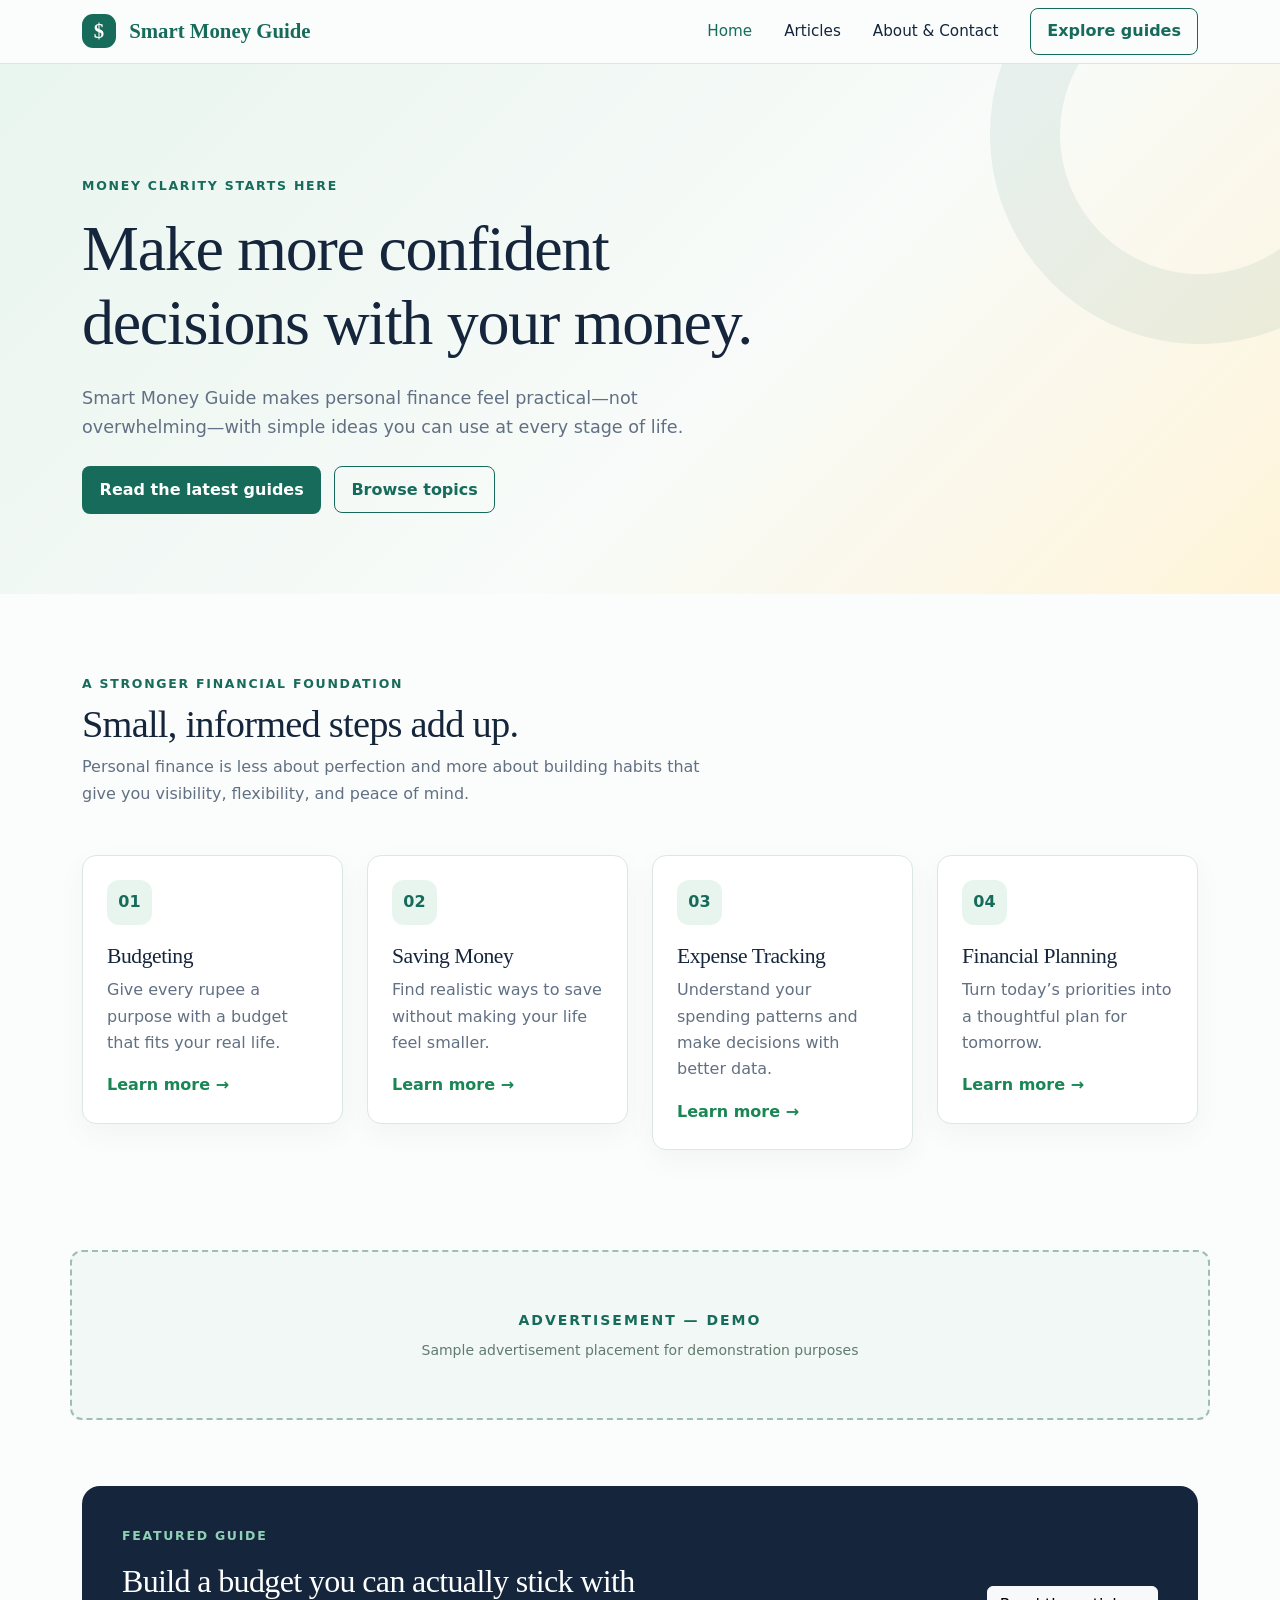
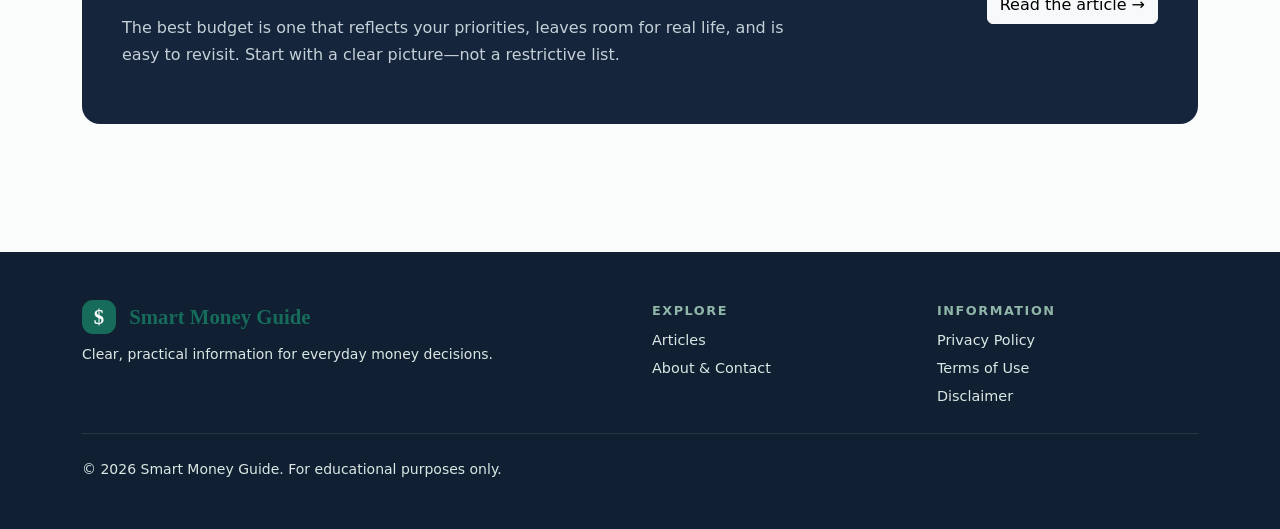
==== commit 51d58939: "Update index home page" ====
--- a/index.html
+++ b/index.html
@@ -19,66 +19,140 @@
     <script async src="https://pagead2.googlesyndication.com/pagead/js/adsbygoogle.js?client=ca-pub-3291179935830795"
         crossorigin="anonymous"></script>
 
+    <!-- Home Page Demo Advertisement Style -->
     <style>
-        /* Temporary Advertisement Placeholder */
-        .temporary-ad {
+
+        .home-main {
+            position: relative;
+            display: block;
+            clear: both;
+        }
+
+        .home-ad-section {
+            position: relative;
+            display: block;
+            clear: both;
+            padding: 0 0 20px;
+        }
+
+        .home-demo-ad {
             width: 100%;
-            min-height: 180px;
-            margin: 20px auto 45px;
-            padding: 35px 20px;
-            border: 1px dashed #b8b8b8;
-            border-radius: 12px;
-            background: #f7f7f7;
+            min-height: 170px;
+
+            margin: 20px auto 30px;
+            padding: 30px 20px;
+
             display: flex;
             flex-direction: column;
             align-items: center;
             justify-content: center;
+
             text-align: center;
-            color: #777;
-        }
-
-        .temporary-ad .ad-label {
-            font-size: 13px;
-            font-weight: 700;
-            letter-spacing: 1px;
+
+            background: #f1f8f5;
+            border: 2px dashed #9ebdb3;
+            border-radius: 12px;
+
+            position: relative;
+            z-index: 10;
+
+            clear: both;
+
+            visibility: visible;
+            opacity: 1;
+        }
+
+        .home-demo-ad-title {
+            display: block;
+            color: #176b5b;
+            font-size: 14px;
+            font-weight: 800;
+            letter-spacing: 2px;
             text-transform: uppercase;
-            color: #666;
-            margin-bottom: 8px;
-        }
-
-        .temporary-ad .ad-message {
-            font-size: 15px;
-            color: #888;
-        }
+            margin-bottom: 7px;
+        }
+
+        .home-demo-ad-text {
+            display: block;
+            color: #627a70;
+            font-size: 14px;
+        }
+
+        .home-featured-section {
+            position: relative;
+            display: block;
+            clear: both;
+        }
+
+        .home-footer {
+            position: relative;
+            display: block;
+            clear: both;
+        }
+
+        @media (max-width: 767px) {
+
+            .home-demo-ad {
+                min-height: 140px;
+                margin: 15px auto 25px;
+                padding: 25px 15px;
+            }
+
+        }
+
     </style>
+
 </head>
 
 <body>
 
+
+<!-- Navigation -->
 <nav class="navbar navbar-expand-lg sticky-top">
+
     <div class="container">
 
         <a class="navbar-brand" href="index.html">
-            <span class="brand-mark">$</span>Smart Money Guide
+            <span class="brand-mark">$</span>
+            Smart Money Guide
         </a>
 
-        <button class="navbar-toggler" type="button" data-bs-toggle="collapse" data-bs-target="#nav">
+
+        <button
+            class="navbar-toggler"
+            type="button"
+            data-bs-toggle="collapse"
+            data-bs-target="#nav"
+            aria-controls="nav"
+            aria-expanded="false"
+            aria-label="Toggle navigation"
+        >
+
             <span class="navbar-toggler-icon"></span>
+
         </button>
 
+
         <div id="nav" class="collapse navbar-collapse">
+
             <ul class="navbar-nav ms-auto align-items-lg-center gap-lg-3">
 
                 <li>
-                    <a class="nav-link active" href="index.html">Home</a>
+                    <a class="nav-link active" href="index.html">
+                        Home
+                    </a>
                 </li>
 
                 <li>
-                    <a class="nav-link" href="blog.html">Articles</a>
+                    <a class="nav-link" href="blog.html">
+                        Articles
+                    </a>
                 </li>
 
                 <li>
-                    <a class="nav-link" href="about.html">About & Contact</a>
+                    <a class="nav-link" href="about.html">
+                        About & Contact
+                    </a>
                 </li>
 
                 <li>
@@ -88,15 +162,20 @@
                 </li>
 
             </ul>
+
         </div>
 
     </div>
+
 </nav>
 
-<main>
+
+<main class="home-main">
+
 
     <!-- Hero Section -->
     <section class="hero">
+
         <div class="container">
 
             <div class="row align-items-center">
@@ -106,19 +185,23 @@
                     <div class="eyebrow mb-3">
                         Money clarity starts here
                     </div>
+
 
                     <h1>
                         Make more confident decisions with your money.
                     </h1>
 
+
                     <p class="mt-4 mb-4">
                         Smart Money Guide makes personal finance feel practical—not overwhelming—with simple ideas you can use at every stage of life.
                     </p>
 
+
                     <a class="btn btn-brand me-2" href="blog.html">
                         Read the latest guides
                     </a>
 
+
                     <a class="btn btn-outline-brand" href="#topics">
                         Browse topics
                     </a>
@@ -128,7 +211,9 @@
             </div>
 
         </div>
+
     </section>
+
 
 
     <!-- Topics Section -->
@@ -141,11 +226,13 @@
                 <div class="eyebrow mb-2">
                     A stronger financial foundation
                 </div>
+
 
                 <h2>
                     Small, informed steps add up.
                 </h2>
 
+
                 <p class="muted">
                     Personal finance is less about perfection and more about building habits that give you visibility, flexibility, and peace of mind.
                 </p>
@@ -155,6 +242,7 @@
 
             <div class="row g-4" id="topics">
 
+
                 <!-- Budgeting -->
                 <div class="col-md-6 col-lg-3">
 
@@ -164,14 +252,17 @@
                             01
                         </div>
 
+
                         <h3>
                             Budgeting
                         </h3>
 
+
                         <p class="muted">
                             Give every rupee a purpose with a budget that fits your real life.
                         </p>
 
+
                         <a class="text-success fw-bold" href="blog.html#budget">
                             Learn more →
                         </a>
@@ -181,6 +272,7 @@
                 </div>
 
 
+
                 <!-- Saving -->
                 <div class="col-md-6 col-lg-3">
 
@@ -190,14 +282,17 @@
                             02
                         </div>
 
+
                         <h3>
                             Saving Money
                         </h3>
 
+
                         <p class="muted">
                             Find realistic ways to save without making your life feel smaller.
                         </p>
 
+
                         <a class="text-success fw-bold" href="blog.html#saving">
                             Learn more →
                         </a>
@@ -207,6 +302,7 @@
                 </div>
 
 
+
                 <!-- Expense Tracking -->
                 <div class="col-md-6 col-lg-3">
 
@@ -216,14 +312,17 @@
                             03
                         </div>
 
+
                         <h3>
                             Expense Tracking
                         </h3>
 
+
                         <p class="muted">
                             Understand your spending patterns and make decisions with better data.
                         </p>
 
+
                         <a class="text-success fw-bold" href="blog.html#tracking">
                             Learn more →
                         </a>
@@ -233,6 +332,7 @@
                 </div>
 
 
+
                 <!-- Financial Planning -->
                 <div class="col-md-6 col-lg-3">
 
@@ -242,14 +342,17 @@
                             04
                         </div>
 
+
                         <h3>
                             Financial Planning
                         </h3>
 
+
                         <p class="muted">
                             Turn today’s priorities into a thoughtful plan for tomorrow.
                         </p>
 
+
                         <a class="text-success fw-bold" href="blog.html#planning">
                             Learn more →
                         </a>
@@ -258,6 +361,7 @@
 
                 </div>
 
+
             </div>
 
         </div>
@@ -265,32 +369,36 @@
     </section>
 
 
-    <!-- Temporary Advertisement -->
-    <section class="container" aria-label="Advertisement">
-
-        <div class="temporary-ad">
-
-            <div class="ad-label">
-                Advertisement
-            </div>
-
-            <div class="ad-message">
-                Your ad will appear here
-            </div>
+
+    <!-- Demo Advertisement -->
+    <section class="container home-ad-section" aria-label="Demo Advertisement">
+
+        <div class="home-demo-ad">
+
+            <span class="home-demo-ad-title">
+                Advertisement — DEMO
+            </span>
+
+
+            <span class="home-demo-ad-text">
+                Sample advertisement placement for demonstration purposes
+            </span>
 
         </div>
 
     </section>
 
 
+
     <!-- Featured Guide -->
-    <section class="section pt-3">
+    <section class="section pt-3 home-featured-section">
 
         <div class="container">
 
             <div class="featured">
 
                 <div class="row align-items-center g-4">
+
 
                     <div class="col-lg-8">
 
@@ -298,16 +406,19 @@
                             Featured guide
                         </div>
 
+
                         <h2>
                             Build a budget you can actually stick with
                         </h2>
 
+
                         <p class="muted mt-3">
                             The best budget is one that reflects your priorities, leaves room for real life, and is easy to revisit. Start with a clear picture—not a restrictive list.
                         </p>
 
                     </div>
 
+
                     <div class="col-lg-4 text-lg-end">
 
                         <a class="btn btn-light" href="blog.html#budget">
@@ -316,6 +427,7 @@
 
                     </div>
 
+
                 </div>
 
             </div>
@@ -324,22 +436,28 @@
 
     </section>
 
+
 </main>
 
 
+
 <!-- Footer -->
-<footer>
+<footer class="home-footer">
 
     <div class="container">
 
         <div class="row g-4">
 
+
             <div class="col-lg-6">
 
                 <div class="navbar-brand text-white mb-2 d-block">
+
                     <span class="brand-mark">$</span>
                     Smart Money Guide
-                </div>
+
+                </div>
+
 
                 <p class="small mb-0">
                     Clear, practical information for everyday money decisions.
@@ -348,16 +466,19 @@
             </div>
 
 
+
             <div class="col-6 col-lg-3">
 
                 <div class="footer-heading mb-2">
                     Explore
                 </div>
+
 
                 <a class="d-block mb-1" href="blog.html">
                     Articles
                 </a>
 
+
                 <a class="d-block" href="about.html">
                     About & Contact
                 </a>
@@ -365,26 +486,31 @@
             </div>
 
 
+
             <div class="col-6 col-lg-3">
 
                 <div class="footer-heading mb-2">
                     Information
                 </div>
+
 
                 <a class="d-block mb-1" href="about.html#privacy">
                     Privacy Policy
                 </a>
 
+
                 <a class="d-block mb-1" href="about.html#terms">
                     Terms of Use
                 </a>
 
+
                 <a class="d-block" href="about.html#disclaimer">
                     Disclaimer
                 </a>
 
             </div>
 
+
         </div>
 
 
@@ -392,20 +518,26 @@
 
 
         <p class="small mb-0">
-            © <span data-year></span> Smart Money Guide.
+
+            © <span data-year></span>
+            Smart Money Guide.
             For educational purposes only.
+
         </p>
 
     </div>
 
 </footer>
+
 
 
 <!-- Bootstrap -->
 <script src="https://cdn.jsdelivr.net/npm/bootstrap@5.3.3/dist/js/bootstrap.bundle.min.js"></script>
 
+
 <!-- Custom JavaScript -->
 <script src="script.js"></script>
 
+
 </body>
 </html>
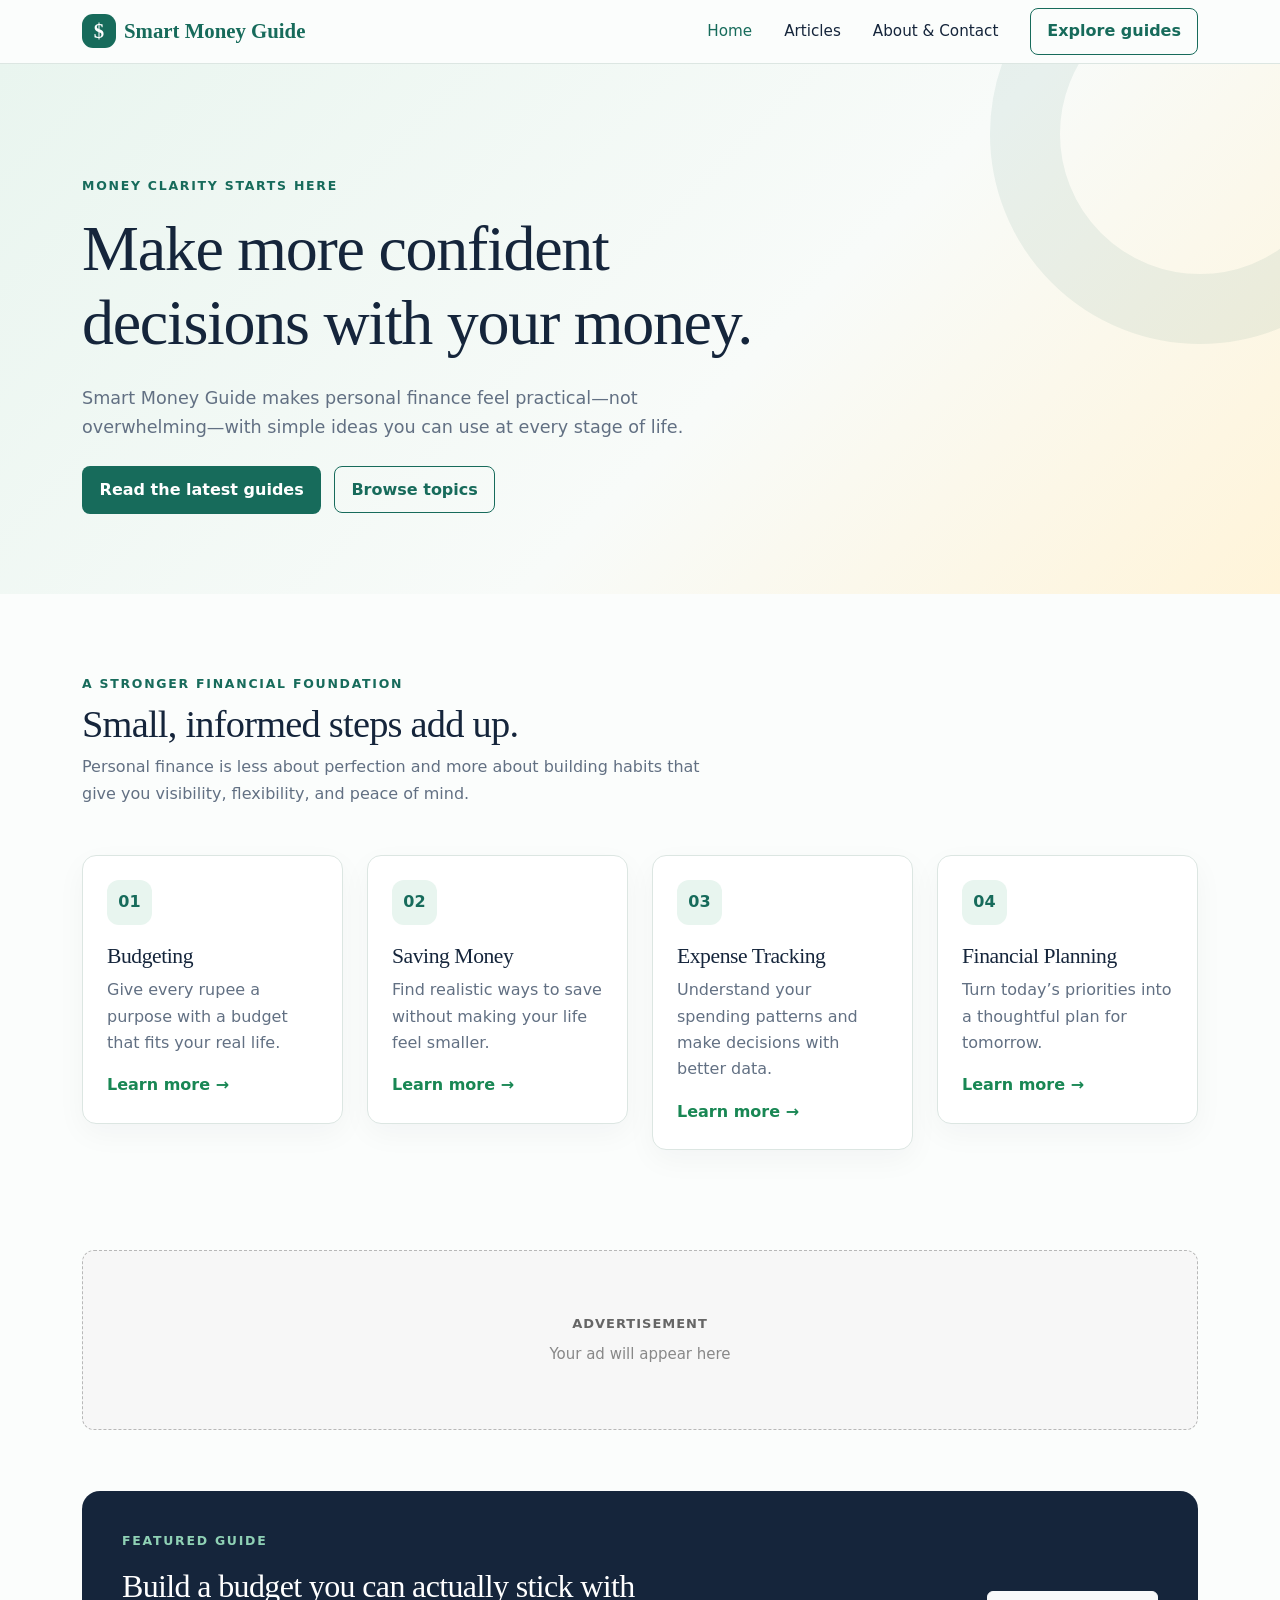
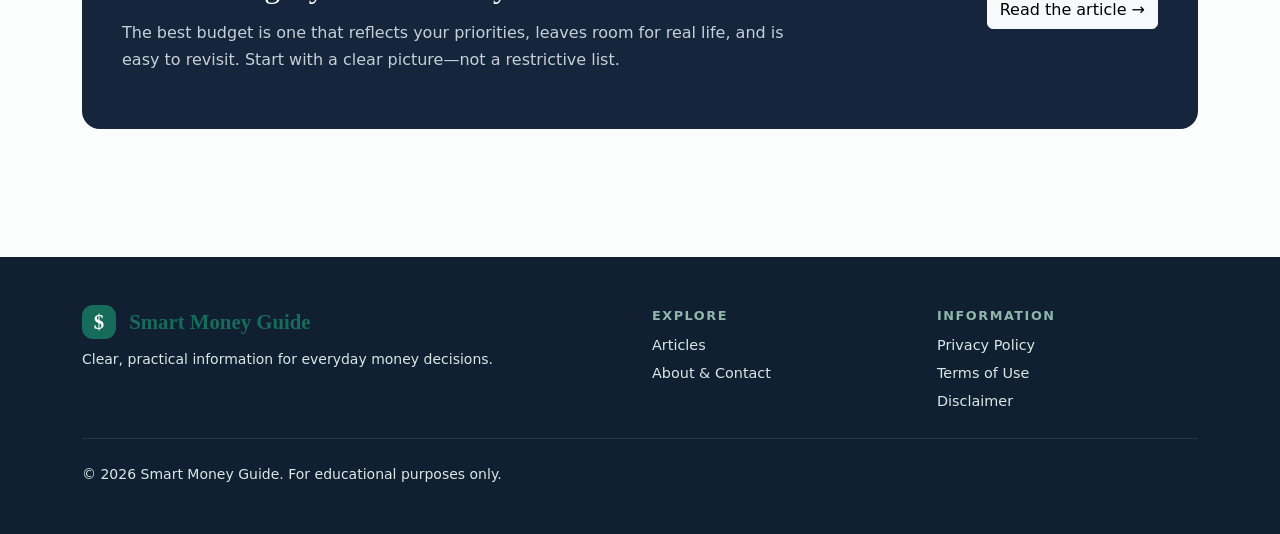
==== commit b32db216: "Update index home page" ====
--- a/index.html
+++ b/index.html
@@ -19,140 +19,66 @@
     <script async src="https://pagead2.googlesyndication.com/pagead/js/adsbygoogle.js?client=ca-pub-3291179935830795"
         crossorigin="anonymous"></script>
 
-    <!-- Home Page Demo Advertisement Style -->
     <style>
-
-        .home-main {
-            position: relative;
-            display: block;
-            clear: both;
-        }
-
-        .home-ad-section {
-            position: relative;
-            display: block;
-            clear: both;
-            padding: 0 0 20px;
-        }
-
-        .home-demo-ad {
+        /* Temporary Advertisement Placeholder */
+        .temporary-ad {
             width: 100%;
-            min-height: 170px;
-
-            margin: 20px auto 30px;
-            padding: 30px 20px;
-
+            min-height: 180px;
+            margin: 20px auto 45px;
+            padding: 35px 20px;
+            border: 1px dashed #b8b8b8;
+            border-radius: 12px;
+            background: #f7f7f7;
             display: flex;
             flex-direction: column;
             align-items: center;
             justify-content: center;
-
             text-align: center;
-
-            background: #f1f8f5;
-            border: 2px dashed #9ebdb3;
-            border-radius: 12px;
-
-            position: relative;
-            z-index: 10;
-
-            clear: both;
-
-            visibility: visible;
-            opacity: 1;
+            color: #777;
         }
 
-        .home-demo-ad-title {
-            display: block;
-            color: #176b5b;
-            font-size: 14px;
-            font-weight: 800;
-            letter-spacing: 2px;
+        .temporary-ad .ad-label {
+            font-size: 13px;
+            font-weight: 700;
+            letter-spacing: 1px;
             text-transform: uppercase;
-            margin-bottom: 7px;
+            color: #666;
+            margin-bottom: 8px;
         }
 
-        .home-demo-ad-text {
-            display: block;
-            color: #627a70;
-            font-size: 14px;
+        .temporary-ad .ad-message {
+            font-size: 15px;
+            color: #888;
         }
-
-        .home-featured-section {
-            position: relative;
-            display: block;
-            clear: both;
-        }
-
-        .home-footer {
-            position: relative;
-            display: block;
-            clear: both;
-        }
-
-        @media (max-width: 767px) {
-
-            .home-demo-ad {
-                min-height: 140px;
-                margin: 15px auto 25px;
-                padding: 25px 15px;
-            }
-
-        }
-
     </style>
-
 </head>
 
 <body>
 
-
-<!-- Navigation -->
 <nav class="navbar navbar-expand-lg sticky-top">
-
     <div class="container">
 
         <a class="navbar-brand" href="index.html">
-            <span class="brand-mark">$</span>
-            Smart Money Guide
+            <span class="brand-mark">$</span>Smart Money Guide
         </a>
 
-
-        <button
-            class="navbar-toggler"
-            type="button"
-            data-bs-toggle="collapse"
-            data-bs-target="#nav"
-            aria-controls="nav"
-            aria-expanded="false"
-            aria-label="Toggle navigation"
-        >
-
+        <button class="navbar-toggler" type="button" data-bs-toggle="collapse" data-bs-target="#nav">
             <span class="navbar-toggler-icon"></span>
-
         </button>
 
-
         <div id="nav" class="collapse navbar-collapse">
-
             <ul class="navbar-nav ms-auto align-items-lg-center gap-lg-3">
 
                 <li>
-                    <a class="nav-link active" href="index.html">
-                        Home
-                    </a>
+                    <a class="nav-link active" href="index.html">Home</a>
                 </li>
 
                 <li>
-                    <a class="nav-link" href="blog.html">
-                        Articles
-                    </a>
+                    <a class="nav-link" href="blog.html">Articles</a>
                 </li>
 
                 <li>
-                    <a class="nav-link" href="about.html">
-                        About & Contact
-                    </a>
+                    <a class="nav-link" href="about.html">About & Contact</a>
                 </li>
 
                 <li>
@@ -162,20 +88,15 @@
                 </li>
 
             </ul>
-
         </div>
 
     </div>
-
 </nav>
 
-
-<main class="home-main">
-
+<main>
 
     <!-- Hero Section -->
     <section class="hero">
-
         <div class="container">
 
             <div class="row align-items-center">
@@ -185,23 +106,19 @@
                     <div class="eyebrow mb-3">
                         Money clarity starts here
                     </div>
-
 
                     <h1>
                         Make more confident decisions with your money.
                     </h1>
 
-
                     <p class="mt-4 mb-4">
                         Smart Money Guide makes personal finance feel practical—not overwhelming—with simple ideas you can use at every stage of life.
                     </p>
 
-
                     <a class="btn btn-brand me-2" href="blog.html">
                         Read the latest guides
                     </a>
 
-
                     <a class="btn btn-outline-brand" href="#topics">
                         Browse topics
                     </a>
@@ -211,9 +128,7 @@
             </div>
 
         </div>
-
     </section>
-
 
 
     <!-- Topics Section -->
@@ -226,13 +141,11 @@
                 <div class="eyebrow mb-2">
                     A stronger financial foundation
                 </div>
-
 
                 <h2>
                     Small, informed steps add up.
                 </h2>
 
-
                 <p class="muted">
                     Personal finance is less about perfection and more about building habits that give you visibility, flexibility, and peace of mind.
                 </p>
@@ -242,7 +155,6 @@
 
             <div class="row g-4" id="topics">
 
-
                 <!-- Budgeting -->
                 <div class="col-md-6 col-lg-3">
 
@@ -252,17 +164,14 @@
                             01
                         </div>
 
-
                         <h3>
                             Budgeting
                         </h3>
 
-
                         <p class="muted">
                             Give every rupee a purpose with a budget that fits your real life.
                         </p>
 
-
                         <a class="text-success fw-bold" href="blog.html#budget">
                             Learn more →
                         </a>
@@ -272,7 +181,6 @@
                 </div>
 
 
-
                 <!-- Saving -->
                 <div class="col-md-6 col-lg-3">
 
@@ -282,17 +190,14 @@
                             02
                         </div>
 
-
                         <h3>
                             Saving Money
                         </h3>
 
-
                         <p class="muted">
                             Find realistic ways to save without making your life feel smaller.
                         </p>
 
-
                         <a class="text-success fw-bold" href="blog.html#saving">
                             Learn more →
                         </a>
@@ -302,7 +207,6 @@
                 </div>
 
 
-
                 <!-- Expense Tracking -->
                 <div class="col-md-6 col-lg-3">
 
@@ -312,17 +216,14 @@
                             03
                         </div>
 
-
                         <h3>
                             Expense Tracking
                         </h3>
 
-
                         <p class="muted">
                             Understand your spending patterns and make decisions with better data.
                         </p>
 
-
                         <a class="text-success fw-bold" href="blog.html#tracking">
                             Learn more →
                         </a>
@@ -332,7 +233,6 @@
                 </div>
 
 
-
                 <!-- Financial Planning -->
                 <div class="col-md-6 col-lg-3">
 
@@ -342,17 +242,14 @@
                             04
                         </div>
 
-
                         <h3>
                             Financial Planning
                         </h3>
 
-
                         <p class="muted">
                             Turn today’s priorities into a thoughtful plan for tomorrow.
                         </p>
 
-
                         <a class="text-success fw-bold" href="blog.html#planning">
                             Learn more →
                         </a>
@@ -361,7 +258,6 @@
 
                 </div>
 
-
             </div>
 
         </div>
@@ -369,36 +265,32 @@
     </section>
 
 
-
-    <!-- Demo Advertisement -->
-    <section class="container home-ad-section" aria-label="Demo Advertisement">
-
-        <div class="home-demo-ad">
-
-            <span class="home-demo-ad-title">
-                Advertisement — DEMO
-            </span>
-
-
-            <span class="home-demo-ad-text">
-                Sample advertisement placement for demonstration purposes
-            </span>
+    <!-- Temporary Advertisement -->
+    <section class="container" aria-label="Advertisement">
+
+        <div class="temporary-ad">
+
+            <div class="ad-label">
+                Advertisement
+            </div>
+
+            <div class="ad-message">
+                Your ad will appear here
+            </div>
 
         </div>
 
     </section>
 
 
-
     <!-- Featured Guide -->
-    <section class="section pt-3 home-featured-section">
+    <section class="section pt-3">
 
         <div class="container">
 
             <div class="featured">
 
                 <div class="row align-items-center g-4">
-
 
                     <div class="col-lg-8">
 
@@ -406,19 +298,16 @@
                             Featured guide
                         </div>
 
-
                         <h2>
                             Build a budget you can actually stick with
                         </h2>
 
-
                         <p class="muted mt-3">
                             The best budget is one that reflects your priorities, leaves room for real life, and is easy to revisit. Start with a clear picture—not a restrictive list.
                         </p>
 
                     </div>
 
-
                     <div class="col-lg-4 text-lg-end">
 
                         <a class="btn btn-light" href="blog.html#budget">
@@ -427,7 +316,6 @@
 
                     </div>
 
-
                 </div>
 
             </div>
@@ -436,28 +324,22 @@
 
     </section>
 
-
 </main>
 
 
-
 <!-- Footer -->
-<footer class="home-footer">
+<footer>
 
     <div class="container">
 
         <div class="row g-4">
 
-
             <div class="col-lg-6">
 
                 <div class="navbar-brand text-white mb-2 d-block">
-
                     <span class="brand-mark">$</span>
                     Smart Money Guide
-
-                </div>
-
+                </div>
 
                 <p class="small mb-0">
                     Clear, practical information for everyday money decisions.
@@ -466,19 +348,16 @@
             </div>
 
 
-
             <div class="col-6 col-lg-3">
 
                 <div class="footer-heading mb-2">
                     Explore
                 </div>
-
 
                 <a class="d-block mb-1" href="blog.html">
                     Articles
                 </a>
 
-
                 <a class="d-block" href="about.html">
                     About & Contact
                 </a>
@@ -486,31 +365,26 @@
             </div>
 
 
-
             <div class="col-6 col-lg-3">
 
                 <div class="footer-heading mb-2">
                     Information
                 </div>
-
 
                 <a class="d-block mb-1" href="about.html#privacy">
                     Privacy Policy
                 </a>
 
-
                 <a class="d-block mb-1" href="about.html#terms">
                     Terms of Use
                 </a>
 
-
                 <a class="d-block" href="about.html#disclaimer">
                     Disclaimer
                 </a>
 
             </div>
 
-
         </div>
 
 
@@ -518,26 +392,20 @@
 
 
         <p class="small mb-0">
-
-            © <span data-year></span>
-            Smart Money Guide.
+            © <span data-year></span> Smart Money Guide.
             For educational purposes only.
-
         </p>
 
     </div>
 
 </footer>
-
 
 
 <!-- Bootstrap -->
 <script src="https://cdn.jsdelivr.net/npm/bootstrap@5.3.3/dist/js/bootstrap.bundle.min.js"></script>
 
-
 <!-- Custom JavaScript -->
 <script src="script.js"></script>
 
-
 </body>
 </html>
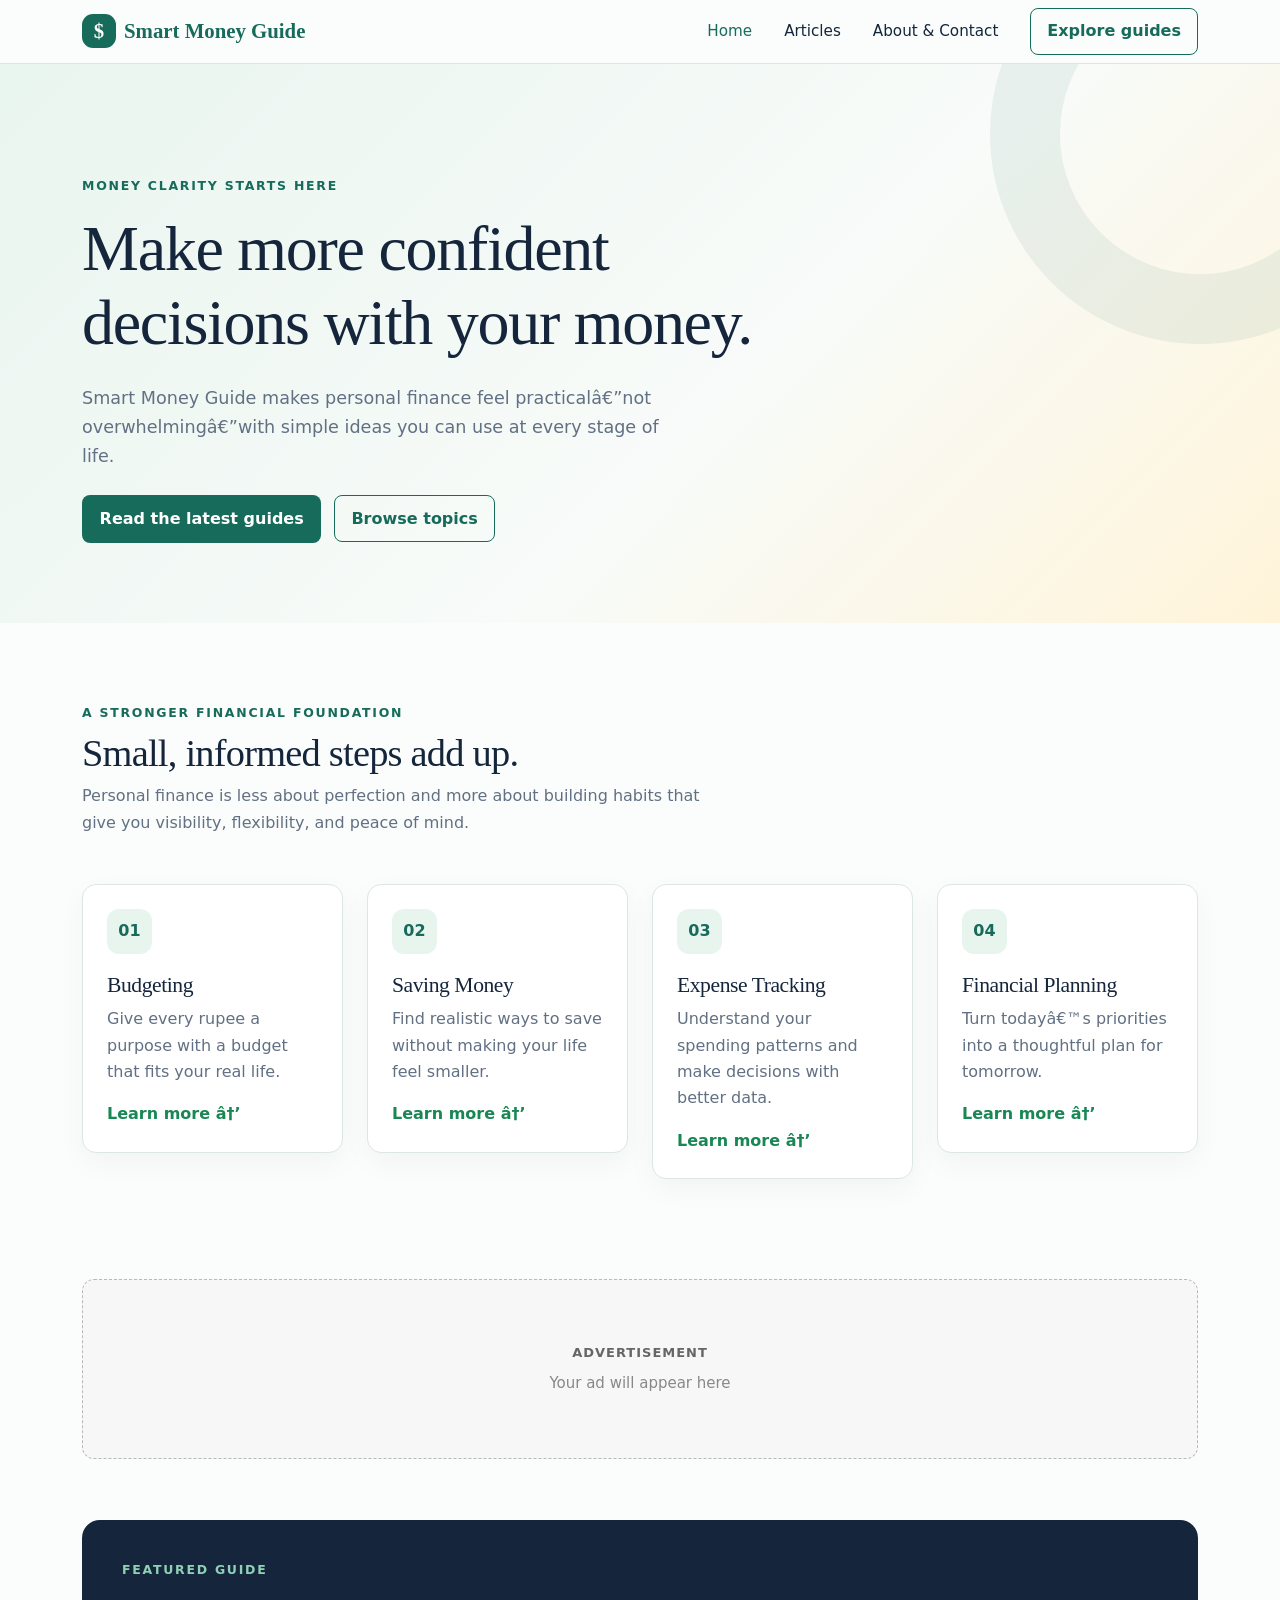
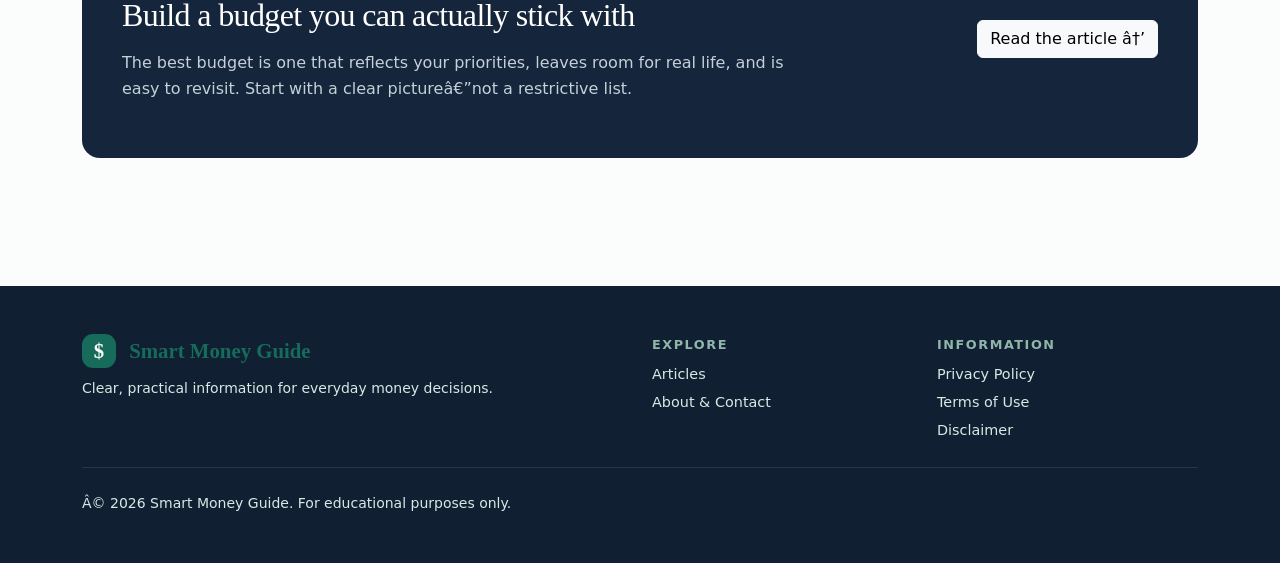
==== commit c7e5ac72: "Add Google Search Console verification" ====
--- a/index.html
+++ b/index.html
@@ -1,7 +1,8 @@
-<!doctype html>
+﻿<!doctype html>
 <html lang="en">
 <head>
-    <meta charset="utf-8">
+        <meta name="google-site-verification" content="4atoyf4f3nUEj2Oge5yT38PDjShIoahYe3n6i8b3oUc" />
+<meta charset="utf-8">
     <meta name="viewport" content="width=device-width, initial-scale=1">
 
     <title>Smart Money Guide | Practical Personal Finance</title>
@@ -112,7 +113,7 @@
                     </h1>
 
                     <p class="mt-4 mb-4">
-                        Smart Money Guide makes personal finance feel practical—not overwhelming—with simple ideas you can use at every stage of life.
+                        Smart Money Guide makes personal finance feel practicalâ€”not overwhelmingâ€”with simple ideas you can use at every stage of life.
                     </p>
 
                     <a class="btn btn-brand me-2" href="blog.html">
@@ -173,7 +174,7 @@
                         </p>
 
                         <a class="text-success fw-bold" href="blog.html#budget">
-                            Learn more →
+                            Learn more â†’
                         </a>
 
                     </div>
@@ -199,7 +200,7 @@
                         </p>
 
                         <a class="text-success fw-bold" href="blog.html#saving">
-                            Learn more →
+                            Learn more â†’
                         </a>
 
                     </div>
@@ -225,7 +226,7 @@
                         </p>
 
                         <a class="text-success fw-bold" href="blog.html#tracking">
-                            Learn more →
+                            Learn more â†’
                         </a>
 
                     </div>
@@ -247,11 +248,11 @@
                         </h3>
 
                         <p class="muted">
-                            Turn today’s priorities into a thoughtful plan for tomorrow.
+                            Turn todayâ€™s priorities into a thoughtful plan for tomorrow.
                         </p>
 
                         <a class="text-success fw-bold" href="blog.html#planning">
-                            Learn more →
+                            Learn more â†’
                         </a>
 
                     </div>
@@ -303,7 +304,7 @@
                         </h2>
 
                         <p class="muted mt-3">
-                            The best budget is one that reflects your priorities, leaves room for real life, and is easy to revisit. Start with a clear picture—not a restrictive list.
+                            The best budget is one that reflects your priorities, leaves room for real life, and is easy to revisit. Start with a clear pictureâ€”not a restrictive list.
                         </p>
 
                     </div>
@@ -311,7 +312,7 @@
                     <div class="col-lg-4 text-lg-end">
 
                         <a class="btn btn-light" href="blog.html#budget">
-                            Read the article →
+                            Read the article â†’
                         </a>
 
                     </div>
@@ -392,7 +393,7 @@
 
 
         <p class="small mb-0">
-            © <span data-year></span> Smart Money Guide.
+            Â© <span data-year></span> Smart Money Guide.
             For educational purposes only.
         </p>
 
@@ -408,4 +409,4 @@
 <script src="script.js"></script>
 
 </body>
-</html>+</html>
